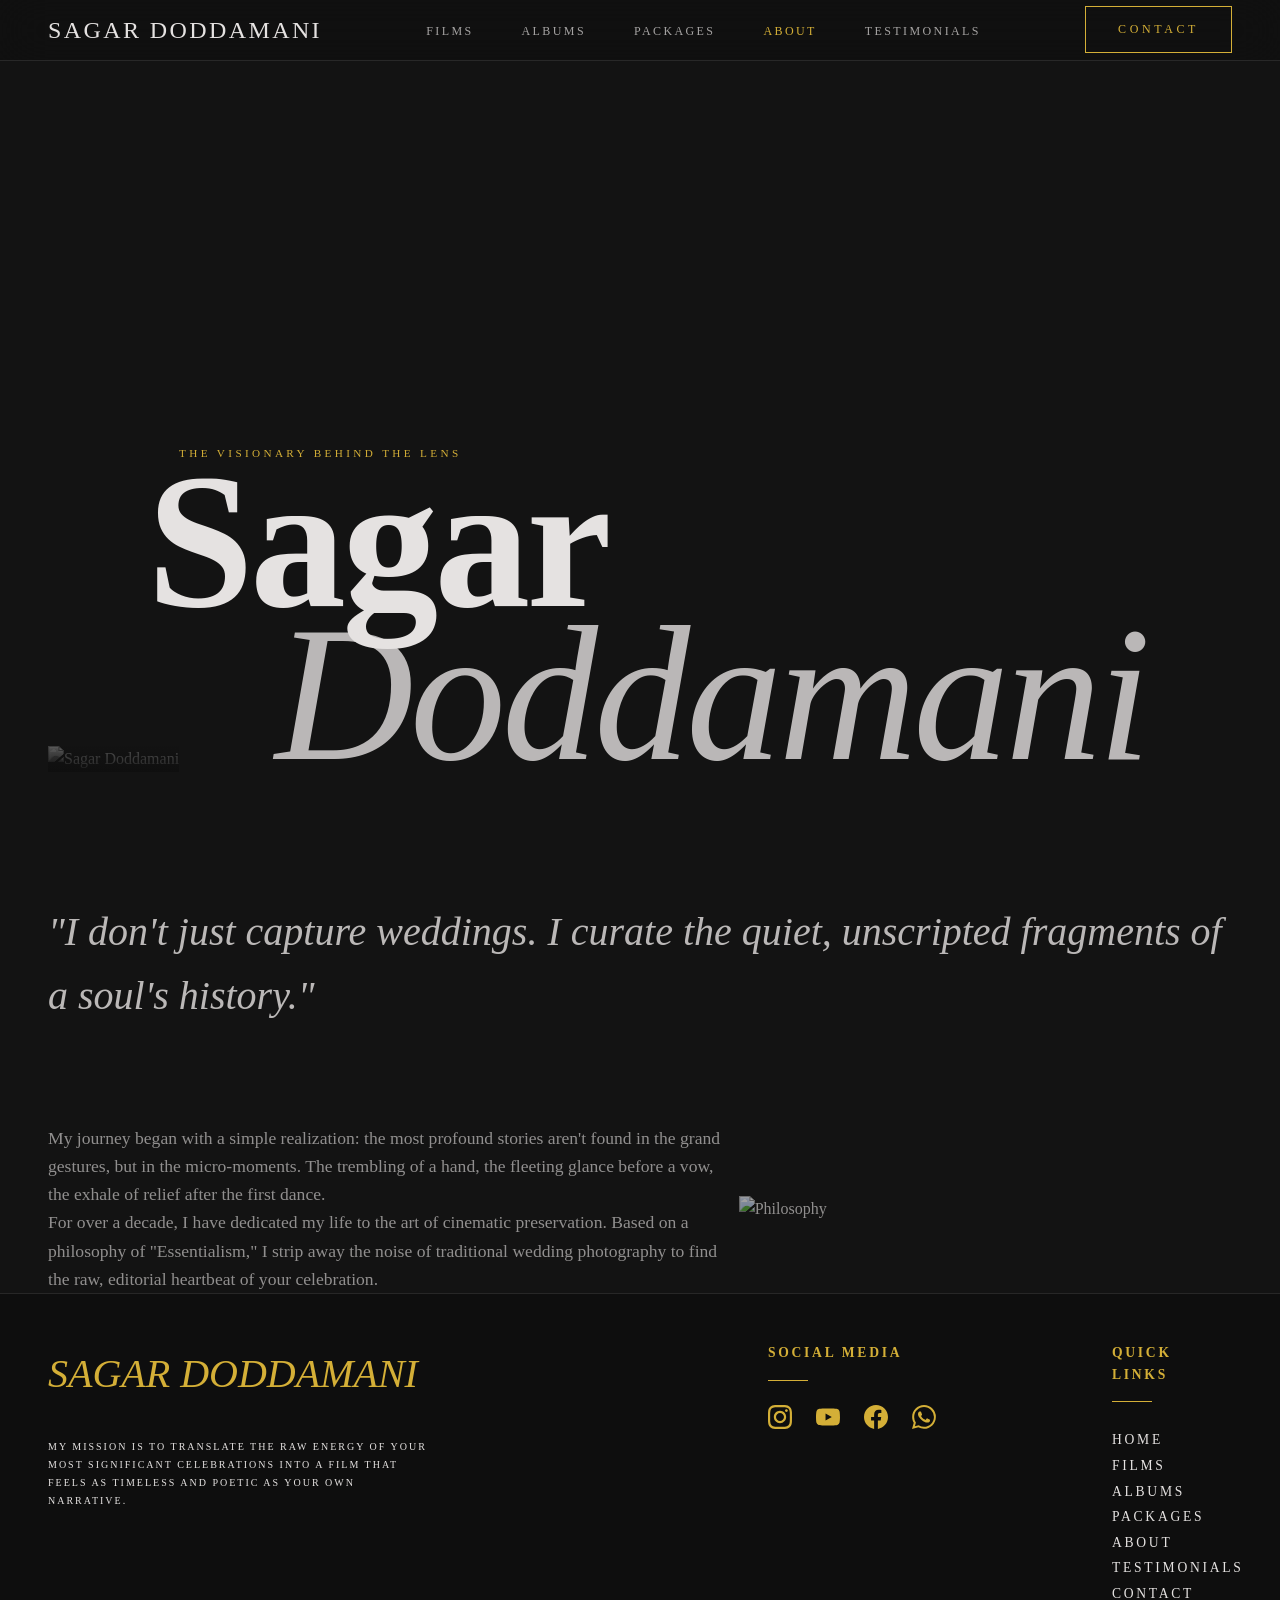
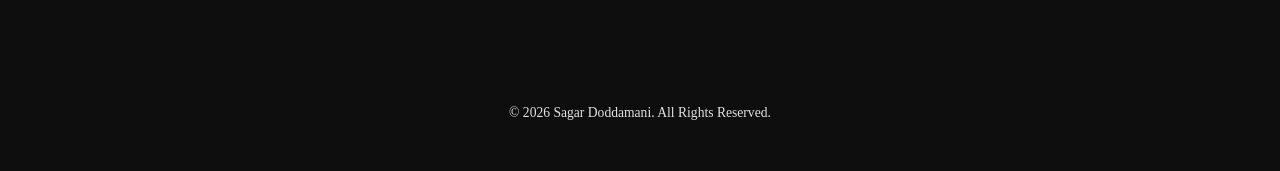
==== about.html @ e9b220a8 "feat: Add core UI components, global styling, and package assets, integrating them across multiple s" ====
<!DOCTYPE html>
<html lang="en">
<head>
    <meta charset="UTF-8">
    <meta name="viewport" content="width=device-width, initial-scale=1.0">
    <title>About | Sagar Doddamani</title>
    <link rel="preconnect" href="https://fonts.googleapis.com">
    <link rel="preconnect" href="https://fonts.gstatic.com" crossorigin>
    <link href="https://fonts.googleapis.com/css2?family=Noto+Serif:ital,wght@0,300;0,400;0,700;1,300&family=Inter:wght@200;300;400;500&family=Material+Symbols+Outlined:wght,FILL@100..700,0..1&display=swap" rel="stylesheet">
    <link href="https://fonts.googleapis.com/icon?family=Material+Icons" rel="stylesheet">
    <link rel="stylesheet" href="css/main.css">
    <link rel="stylesheet" href="css/components.css">
    <link rel="stylesheet" href="css/animations.css">
    <style>
        .about-hero {
            height: 100vh;
            position: relative;
            display: flex;
            align-items: flex-end;
            padding-bottom: 8rem;
            overflow: hidden;
        }
        .about-hero img {
            filter: grayscale(1) brightness(0.4);
            transition: var(--transition-slow);
        }
        .about-hero:hover img {
            filter: grayscale(0.5) brightness(0.5);
        }
        .about-title {
            font-size: clamp(5rem, 15vw, 12rem);
            line-height: 0.8;
            margin-left: -2rem;
        }
    </style>
</head>
<body>
    <header id="main-header">
        <div class="logo brand-headline"><a href="index.html">SAGAR DODDAMANI</a></div>
        <nav class="hidden-mobile">
            <ul>
                <li><a href="films.html">Films</a></li>
                <li><a href="album.html">Albums</a></li>
                <li><a href="packages.html">Packages</a></li>
                <li><a href="about.html" class="active">About</a></li>
                <li><a href="testimonials.html">Testimonials</a></li>
            </ul>
        </nav>
        <div class="flex items-center gap-6">
            <a href="contact.html" class="btn btn-outline hidden-mobile">Contact</a>
            <button class="mobile-menu-btn" id="menu-open">
                <span class="material-symbols-outlined">menu</span>
            </button>
        </div>
    </header>

    <!-- Mobile Nav Overlay -->
    <div class="mobile-nav-overlay" id="mobile-menu">
        <button class="close-menu-btn" id="menu-close">
            <span class="material-symbols-outlined">close</span>
        </button>
        <a href="films.html">Films</a>
        <a href="album.html">Albums</a>
        <a href="packages.html">Packages</a>
        <a href="about.html">About</a>
        <a href="testimonials.html">Testimonials</a>
        <a href="contact.html">Contact</a>
    </div>

    <main>
        <section class="about-hero px-12">
            <div class="image-container absolute inset-0 z-0">
                <img src="https://lh3.googleusercontent.com/aida-public/[base64]" alt="Sagar Doddamani" class="w-full h-full object-cover">
                <div class="cinematic-overlay"></div>
            </div>
            <div class="relative z-10">
                <span class="tracking-vogue uppercase text-xs text-primary mb-6 block stagger-in">The Visionary Behind the Lens</span>
                <h1 class="about-title font-serif tracking-tight stagger-in delay-1">
                    Sagar<br><span class="italic font-light opacity-80" style="margin-left: 8rem;">Doddamani</span>
                </h1>
            </div>
        </section>

        <section class="py-48 px-12 max-w-7xl">
            <div class="grid grid-cols-1 md:grid-cols-12 gap-24 items-center">
                <div class="md:col-span-12">
                     <p class="text-4xl md:text-5xl leading-tight opacity-80 italic mb-24 fade-in">
                        "I don't just capture weddings. I curate the quiet, unscripted fragments of a soul's history."
                    </p>
                </div>
                <div class="md:col-span-7 space-y-12 fade-in">
                    <p class="text-lg font-light leading-loose opacity-60">
                        My journey began with a simple realization: the most profound stories aren't found in the grand gestures, but in the micro-moments. The trembling of a hand, the fleeting glance before a vow, the exhale of relief after the first dance.
                    </p>
                    <p class="text-lg font-light leading-loose opacity-60">
                        For over a decade, I have dedicated my life to the art of cinematic preservation. Based on a philosophy of "Essentialism," I strip away the noise of traditional wedding photography to find the raw, editorial heartbeat of your celebration.
                    </p>
                </div>
                <div class="md:col-span-5 relative fade-in">
                    <div class="image-container aspect-[4/5] opacity-60">
                         <img src="https://lh3.googleusercontent.com/aida-public/[base64]" alt="Philosophy">
                    </div>
                </div>
            </div>
        </section>
    </main>

    <footer class="py-24 px-12 bg-surface-lowest border-t border-outline">
        <div class="max-w-7xl mx-auto">
            <div class="grid grid-cols-1 md:grid-cols-4 gap-20 lg:gap-32 mb-12 fade-in">
                <!-- Branding Column -->
                <div class="md:col-span-2">
                    <div class="brand-headline italic text-4xl mb-8 tracking-wide text-primary">SAGAR DODDAMANI</div>
                    <p class="text-[10px] leading-relaxed uppercase tracking-[0.2em] max-w-sm">
                        My mission is to translate the raw energy of your most significant celebrations into a film that
                        feels as timeless and poetic as your own narrative.
                    </p>
                </div>

                <!-- Social & Connect Column -->
                <div class="md:col-span-1 md:pl-12 lg:pl-16">
                    <h5 class="text-sm uppercase tracking-[0.2em] text-primary mb-4 font-semibold">Social
                        Media</h5>
                    <div class="w-10 h-px bg-primary mb-6"></div>
                    <div class="flex items-center gap-6">
                        <!-- Instagram -->
                        <a href="#" class="text-primary hover:opacity-80 transition-all">
                            <svg class="w-6 h-6 fill-primary" viewBox="0 0 24 24" xmlns="http://www.w3.org/2000/svg">
                                <path
                                    d="M12 2.163c3.204 0 3.584.012 4.85.07 3.252.148 4.771 1.691 4.919 4.919.058 1.265.069 1.645.069 4.849 0 3.205-.012 3.584-.069 4.849-.149 3.225-1.664 4.771-4.919 4.919-1.266.058-1.644.07-4.85.07-3.204 0-3.584-.012-4.849-.07-3.26-.149-4.771-1.699-4.919-4.92-.058-1.265-.07-1.644-.07-4.849 0-3.204.013-3.583.07-4.849.149-3.227 1.664-4.771 4.919-4.919 1.266-.057 1.645-.069 4.849-.069zm0-2.163c-3.259 0-3.667.014-4.947.072-4.358.2-6.78 2.618-6.98 6.98-.059 1.281-.073 1.689-.073 4.948 0 3.259.014 3.668.072 4.948.2 4.358 2.618 6.78 6.98 6.98 1.281.058 1.689.072 4.948.072 3.259 0 3.668-.014 4.948-.072 4.354-.2 6.782-2.618 6.979-6.98.059-1.28.073-1.689.073-4.948 0-3.259-.014-3.667-.072-4.947-.196-4.354-2.617-6.78-6.979-6.98-1.281-.059-1.69-.073-4.949-.073zm0 5.838c-3.403 0-6.162 2.759-6.162 6.162s2.759 6.163 6.162 6.163 6.162-2.759 6.162-6.163c0-3.403-2.759-6.162-6.162-6.162zm0 10.162c-2.209 0-4-1.79-4-4 0-2.209 1.791-4 4-4s4 1.791 4 4c0 2.21-1.791 4-4 4zm6.406-11.845c-.796 0-1.441.645-1.441 1.44s.645 1.44 1.441 1.44c.795 0 1.439-.645 1.439-1.44s-.644-1.44-1.439-1.44z" />
                            </svg>
                        </a>
                        <!-- YouTube -->
                        <a href="#" class="text-primary hover:opacity-80 transition-all">
                            <svg class="w-6 h-6 fill-primary" viewBox="0 0 24 24" xmlns="http://www.w3.org/2000/svg">
                                <path
                                    d="M23.498 6.186a3.016 3.016 0 0 0-2.122-2.136C19.505 3.545 12 3.545 12 3.545s-7.505 0-9.377.505A3.017 3.017 0 0 0 .502 6.186C0 8.07 0 12 0 12s0 3.93.502 5.814a3.016 3.016 0 0 0 2.122 2.136c1.871.505 9.376.505 9.376.505s7.505 0 9.377-.505a3.015 3.015 0 0 0 2.122-2.136C24 15.93 24 12 24 12s0-3.93-.502-5.814zM9.545 15.568V8.432L15.818 12l-6.273 3.568z" />
                            </svg>
                        </a>
                        <!-- Facebook -->
                        <a href="#" class="text-primary hover:opacity-80 transition-all">
                            <svg class="w-6 h-6 fill-primary" viewBox="0 0 24 24" xmlns="http://www.w3.org/2000/svg">
                                <path
                                    d="M24 12.073c0-6.627-5.373-12-12-12s-12 5.373-12 12c0 5.99 4.388 10.954 10.125 11.854v-8.385H7.078v-3.469h3.047V9.43c0-3.007 1.792-4.669 4.533-4.669 1.312 0 2.686.235 2.686.235v2.953H15.83c-1.491 0-1.956.925-1.956 1.874v2.25h3.328l-.532 3.469h-2.796v8.385C19.612 23.027 24 18.062 24 12.073z" />
                            </svg>
                        </a>
                        <!-- WhatsApp -->
                        <a href="https://wa.me/916363770057" target="_blank"
                            class="text-primary hover:opacity-80 transition-all">
                            <svg class="w-6 h-6 fill-primary" viewBox="0 0 24 24" xmlns="http://www.w3.org/2000/svg">
                                <path
                                    d="M17.472 14.382c-.297-.149-1.758-.867-2.03-.967-.273-.099-.471-.148-.67.15-.197.297-.767.966-.94 1.164-.173.199-.347.223-.644.075-.297-.15-1.255-.463-2.39-1.475-.883-.788-1.48-1.761-1.653-2.059-.173-.297-.018-.458.13-.606.134-.133.298-.347.446-.52.149-.174.198-.298.298-.497.099-.198.05-.371-.025-.52-.075-.149-.669-1.612-.916-2.207-.242-.579-.487-.5-.669-.51-.173-.008-.371-.01-.57-.01-.198 0-.52.074-.792.372-.272.297-1.04 1.016-1.04 2.479 0 1.462 1.065 2.875 1.213 3.074.149.198 2.096 3.2 5.077 4.487.709.306 1.262.489 1.694.625.712.227 1.36.195 1.871.118.571-.085 1.758-.719 2.006-1.413.248-.694.248-1.289.173-1.413-.074-.124-.272-.198-.57-.347m-5.421 7.403h-.004a9.87 9.87 0 01-5.031-1.378l-.361-.214-3.741.982.998-3.648-.235-.374a9.86 9.86 0 01-1.51-5.26c.001-5.45 4.436-9.884 9.888-9.884 2.64 0 5.122 1.03 6.988 2.898a9.825 9.825 0 012.893 6.994c-.003 5.45-4.437 9.884-9.885 9.884m8.413-18.297A11.815 11.815 0 0012.05 0C5.495 0 .16 5.335.157 11.892c0 2.096.547 4.142 1.588 5.945L0 24l6.335-1.662c1.72.94 3.659 1.437 5.63 1.438h.004c6.554 0 11.89-5.335 11.893-11.893a11.821 11.821 0 00-3.48-8.413z" />
                            </svg>
                        </a>
                    </div>
                </div>

                <!-- Quick Links Column (Moved to Right) -->
                <div class="md:col-span-1 md:pl-12 lg:pl-20">
                    <h5 class="text-sm uppercase tracking-[0.2em] text-primary mb-4 font-semibold">Quick
                        Links</h5>
                    <div class="w-10 h-px bg-primary mb-6"></div>
                    <ul class="space-y-6">
                        <li><a href="index.html"
                                class="text-sm uppercase tracking-widest transition-colors">Home</a>
                        </li>
                        <li><a href="films.html"
                                class="text-sm uppercase tracking-widest transition-colors">Films</a>
                        </li>
                        <li><a href="album.html"
                                class="text-sm uppercase tracking-widest transition-colors">Albums</a>
                        </li>
                        <li><a href="packages.html"
                                class="text-sm uppercase tracking-widest transition-colors">Packages</a>
                        </li>
                        <li><a href="about.html"
                                class="text-sm uppercase tracking-widest transition-colors">About</a>
                        </li>
                        <li><a href="testimonials.html"
                                class="text-sm uppercase tracking-widest transition-colors">Testimonials</a>
                        </li>
                        <li><a href="contact.html"
                                class="text-sm uppercase tracking-widest transition-colors">Contact</a>
                        </li>
                    </ul>
                </div>
            </div>
            <p class="pt-12 text-sm text-center font-light fade-in">
                © 2026 Sagar Doddamani. All Rights Reserved.
            </p>
        </div>
    </footer>

    <script src="js/animations.js"></script>
</body>
</html>
---- css/main.css ----
/* main.css - Global Design System for Sagar Doddamani */

/* Critical Utils */
.w-3 {
    width: 0.75rem !important;
}

.h-3 {
    height: 0.75rem !important;
}

.w-4 {
    width: 1rem !important;
}

.h-4 {
    height: 1rem !important;
}

.w-5 {
    width: 1.25rem !important;
}

.h-5 {
    height: 1.25rem !important;
}

.w-6 {
    width: 1.5rem !important;
}

.h-6 {
    height: 1.5rem !important;
}

.w-8 {
    width: 2rem !important;
}

.w-10 {
    width: 2.5rem !important;
    /* Lightly increased width as requested */
}

.h-px {
    height: 1px !important;
}

.mb-6 {
    margin-bottom: 1.5rem !important;
}

.bg-primary {
    background-color: var(--color-primary) !important;
}

.bg-surface-lowest {
    background-color: var(--color-surface-lowest) !important;
}

.border-outline {
    border-color: var(--color-outline) !important;
}

.text-\[9px\] {
    font-size: 9px !important;
}

.text-\[10px\] {
    font-size: 10px !important;
}

.text-\[11px\] {
    font-size: 11px !important;
}

.tracking-\[0\.1em\] {
    letter-spacing: 0.1em !important;
}

.tracking-\[0\.2em\] {
    letter-spacing: 0.2em !important;
}

.tracking-\[0\.4em\] {
    letter-spacing: 0.4em !important;
}

.tracking-\[0\.7em\] {
    letter-spacing: 0.7em !important;
}

.tracking-widest {
    letter-spacing: 0.2em !important;
}

.opacity-30 {
    opacity: 0.3 !important;
}

.opacity-40 {
    opacity: 0.4 !important;
}

.opacity-50 {
    opacity: 0.5 !important;
}

.opacity-60 {
    opacity: 0.6 !important;
}

.opacity-80 {
    opacity: 0.8 !important;
}

.leading-relaxed {
    line-height: 1.8 !important;
}

.max-w-sm {
    max-width: 24rem !important;
}

.pt-36 {
    padding-top: 9rem !important;
}

.mb-3 {
    margin-bottom: 0.75rem !important;
}

.gap-20 {
    gap: 5rem !important;
}

@media (min-width: 1024px) {
    .lg\:gap-32 {
        gap: 8rem !important;
    }

    .lg\:pl-16 {
        padding-left: 4rem !important;
    }

    .lg\:pl-20 {
        padding-left: 5rem !important;
    }
}

:root {
    /* Color Palette (Based on Stitch Noir Design) */
    --color-bg: #131313;
    --color-surface: #1A1A1A;
    --color-surface-container: #201F1F;
    --color-surface-high: #2A2A2A;
    --color-surface-lowest: #0E0E0E;
    --color-on-surface: #E5E2E1;
    --color-on-surface-variant: #A0A0A0;
    --color-primary: #D4AF37;
    /* Metallic Gold */
    --color-on-primary: #000000;
    --color-outline: rgba(255, 255, 255, 0.1);

    /* Typography Tokens */
    --font-headline: 'Cormorant Garamond', serif;
    --font-subheading: 'Cormorant Garamond', serif;
    --font-body: 'Cormorant Garamond', serif;
    --font-brand-headline: 'Cormorant Garamond', serif;
    --font-brand-tagline: 'Poppins', sans-serif;

    /* Spacing & Transitions */
    --transition-slow: 0.7s cubic-bezier(0.4, 0, 0.2, 1);
    --transition-medium: 0.4s ease;
}

* {
    margin: 0;
    padding: 0;
    box-sizing: border-box;
}

body {
    background-color: var(--color-bg);
    color: var(--color-on-surface);
    font-family: var(--font-body);
    line-height: 1.6;
    overflow-x: hidden;
    -webkit-font-smoothing: antialiased;
    -moz-osx-font-smoothing: grayscale;
}

h1,
h2,
h3,
h4,
.font-serif {
    font-family: var(--font-headline);
}

.brand-headline {
    font-family: var(--font-brand-headline) !important;
    font-weight: 500;
}

.brand-tagline {
    font-family: var(--font-brand-tagline) !important;
    font-weight: 300;
}

a {
    color: inherit;
    text-decoration: none;
    transition: var(--transition-medium);
}

ul {
    list-style: none;
}

/* Base Utilities */
.tracking-vogue {
    letter-spacing: 0.3em;
}

.tracking-vogue-lg {
    letter-spacing: 0.5em;
}

.tracking-\[0\.3em\] {
    letter-spacing: 0.3em;
}

.tracking-\[0\.4em\] {
    letter-spacing: 0.4em;
}

.tracking-\[0\.5em\] {
    letter-spacing: 0.5em;
}

.tracking-tight {
    letter-spacing: -0.02em;
}

.uppercase {
    text-transform: uppercase;
}

.italic {
    font-style: italic;
}

.font-light {
    font-weight: 300;
}

.font-normal {
    font-weight: 400;
}

.font-medium {
    font-weight: 500;
}

.font-semibold {
    font-weight: 600 !important;
}

.font-bold {
    font-weight: 700 !important;
}

.text-primary {
    color: var(--color-primary);
}

.text-xs {
    font-size: 0.7rem;
}

.text-sm {
    font-size: 0.85rem;
}

.text-lg {
    font-size: 1.1rem;
}

.text-xl {
    font-size: 1.25rem;
}

.text-2xl {
    font-size: 1.5rem;
}

.text-3xl {
    font-size: 2rem;
}

.text-4xl {
    font-size: 2.5rem;
}

.text-5xl {
    font-size: 3.5rem;
}

.text-6xl {
    font-size: 4.5rem;
}

.text-7xl {
    font-size: 6rem;
}

.text-center {
    text-align: center;
}

.text-right {
    text-align: right;
}

.max-w-7xl {
    max-width: 1280px;
    margin: 0 auto;
}

.max-w-2xl {
    max-width: 42rem;
}

.px-12 {
    padding-left: 3rem;
    padding-right: 3rem;
}

.pl-12 {
    padding-left: 3rem;
}

.py-24 {
    padding-top: 3rem;
    padding-bottom: 3rem;
}

.py-32 {
    padding-top: 4rem;
    padding-bottom: 4rem;
}
.py-16 {
    padding-top: 2rem !important;
    padding-bottom: 2rem !important;
}

.section-divider-gold {
    max-width: 400px;
    width: 80%;
    height: 1px;
    background: linear-gradient(90deg, transparent, var(--color-primary), transparent);
    margin: 2rem auto;
    opacity: 0.4;
}

/* Margin & Padding Utilities */
.mt-4 {
    margin-top: 1rem;
}

.mt-8 {
    margin-top: 2rem;
}

.mt-12 {
    margin-top: 3rem;
}

.mt-16 {
    margin-top: 4rem;
}

.mt-20 {
    margin-top: 5rem;
}

.mt-24 {
    margin-top: 6rem;
}

.mt-28 {
    margin-top: 7rem;
}

.mt-32 {
    margin-top: 8rem;
}

.mb-4 {
    margin-bottom: 1rem;
}

.mb-8 {
    margin-bottom: 2rem;
}

.mb-12 {
    margin-bottom: 3rem;
}

.mb-16 {
    margin-bottom: 4rem;
}

.mb-20 {
    margin-bottom: 5rem;
}

.mb-24 {
    margin-bottom: 6rem;
}

.mb-28 {
    margin-bottom: 7rem;
}

.mb-32 {
    margin-bottom: 8rem;
}

.pt-12 {
    padding-top: 3rem;
}

.pt-16 {
    padding-top: 4rem;
}

.pt-32 {
    padding-top: 8rem;
}

.pb-12 {
    padding-bottom: 3rem;
}

.pb-32 {
    padding-bottom: 8rem;
}

.px-16 {
    padding-left: 4rem;
    padding-right: 4rem;
}

.py-5 {
    padding-top: 1.25rem;
    padding-bottom: 1.25rem;
}

/* Icon Alignment */
.material-icons {
    vertical-align: middle;
    display: inline-flex;
    align-items: center;
    justify-content: center;
}

.border-t {
    border-top-width: 1px;
    border-top-style: solid;
}

.border-white\/5 {
    border-color: rgba(255, 255, 255, 0.05);
}

.fill-current {
    fill: currentColor !important;
}

.fill-primary {
    fill: var(--color-primary) !important;
}

/* Layout Utilities */
.flex {
    display: flex;
}

.flex-col {
    flex-direction: column;
}

.items-center {
    align-items: center;
}

.justify-center {
    justify-content: center;
}

.justify-between {
    justify-content: space-between;
}

.gap-4 {
    gap: 1rem;
}

.gap-6 {
    gap: 1.5rem;
}

.gap-8 {
    gap: 2rem;
}

.gap-12 {
    gap: 3rem;
}

.gap-x-12 {
    column-gap: 3rem;
}

.gap-y-6 {
    row-gap: 1.5rem;
}

.w-full {
    width: 100%;
}

.h-full {
    height: 100%;
}

.min-h-full {
    min-height: 100%;
}

.absolute {
    position: absolute;
}

.relative {
    position: relative;
}

.inset-0 {
    inset: 0;
}

.z-0 {
    z-index: 0;
}

.z-10 {
    z-index: 10;
}

.hidden-mobile {
    display: block;
}

/* Grid Utilities */
.grid {
    display: grid;
}

.grid-cols-1 {
    grid-template-columns: repeat(1, minmax(0, 1fr));
}

.grid-cols-2 {
    grid-template-columns: repeat(2, minmax(0, 1fr));
}

.grid-cols-3 {
    grid-template-columns: repeat(3, minmax(0, 1fr));
}

.grid-cols-4 {
    grid-template-columns: repeat(4, minmax(0, 1fr));
}

.gap-x-12 {
    column-gap: 3rem;
}

.gap-y-24 {
    row-gap: 6rem;
}

@media (min-width: 768px) {
    .md\:grid-cols-2 {
        grid-template-columns: repeat(2, minmax(0, 1fr));
    }

    .md\:grid-cols-3 {
        grid-template-columns: repeat(3, minmax(0, 1fr));
    }

    .md\:grid-cols-4 {
        grid-template-columns: repeat(4, minmax(0, 1fr));
    }

    .md\:grid-cols-12 {
        grid-template-columns: repeat(12, minmax(0, 1fr));
    }

    .md\:col-span-2 {
        grid-column: span 2 / span 2;
    }

    .md\:col-span-5 {
        grid-column: span 5 / span 5;
    }

    .md\:col-span-7 {
        grid-column: span 7 / span 7;
    }

    .md\:col-span-12 {
        grid-column: span 12 / span 12;
    }
}

/* Aspect Ratios */
.aspect-video,
.aspect-\[16\/9\] {
    aspect-ratio: 16 / 9;
}

.aspect-square {
    aspect-ratio: 1 / 1;
}

.aspect-portrait {
    aspect-ratio: 4 / 5;
}

/* Responsive adjustments */
@media (min-width: 1024px) {
    .lg\:pl-20 {
        padding-left: 5rem;
    }

    .lg\:pl-24 {
        padding-left: 6rem;
    }

    .lg\:text-6xl {
        font-size: 3.5rem !important;
    }

    .lg\:text-7xl {
        font-size: 4.5rem !important;
    }
}

@media (max-width: 1024px) {
    :root {
        --font-size-hero: 4rem;
    }

    .hidden-mobile {
        display: none !important;
    }
}

@media (max-width: 768px) {
    .px-12 {
        padding-left: 1.5rem;
        padding-right: 1.5rem;
    }

    .py-24 {
        padding-top: 4rem;
        padding-bottom: 4rem;
    }

    h1 {
        font-size: 3rem !important;
        line-height: 1.1 !important;
    }

    .text-6xl {
        font-size: 2.8rem !important;
    }

    .hero-content h1 {
        font-size: 3.5rem !important;
    }

    .logo {
        font-size: 1.2rem !important;
        width: min-content;
    }
}

::selection {
    background-color: var(--color-primary);
    color: var(--color-on-primary);
}

/* Animations */
.fade-in {
    animation: fadeIn 1.2s cubic-bezier(0.4, 0, 0.2, 1) forwards;
}

.stagger-in {
    opacity: 0;
    transform: translateY(30px);
    animation: staggerIn 1s cubic-bezier(0.4, 0, 0.2, 1) forwards;
}

.delay-1 {
    animation-delay: 0.2s;
}

.delay-2 {
    animation-delay: 0.4s;
}

.delay-3 {
    animation-delay: 0.6s;
}

@keyframes fadeIn {
    from {
        opacity: 0;
        transform: translateY(20px);
    }

    to {
        opacity: 1;
        transform: translateY(0);
    }
}

@keyframes staggerIn {
    from {
        opacity: 0;
        transform: translateY(30px);
    }

    to {
        opacity: 1;
        transform: translateY(0);
    }
}

.hero-zoom {
    animation: slowZoom 20s linear infinite alternate;
}

@keyframes slowZoom {
    from {
        transform: scale(1);
    }

    to {
        transform: scale(1.1);
    }
}
---- css/components.css ----
/* components.css - UI Components for Sagar Doddamani */

/* Header & Navigation */
header {
    position: fixed;
    top: 0;
    left: 0;
    width: 100%;
    z-index: 1000;
    padding: 0.4rem 3rem; /* More compact height for desktops */
    display: flex;
    justify-content: space-between;
    align-items: center;
    background: rgba(10, 10, 10, 0.3);
    backdrop-filter: blur(25px) saturate(180%);
    -webkit-backdrop-filter: blur(25px) saturate(180%);
    border-bottom: 1px solid rgba(255, 255, 255, 0.1);
    transition: all 0.5s cubic-bezier(0.4, 0, 0.2, 1);
}

header.scrolled {
    padding: 0.3rem 3rem; /* Minimum height when scrolling */
    background: rgba(10, 10, 10, 0.6);
    border-bottom-color: rgba(255, 255, 255, 0.15);
    box-shadow: 0 4px 30px rgba(0, 0, 0, 0.1);
}

.logo {
    font-size: 1.5rem;
    font-weight: 400;
    letter-spacing: 0.1em;
    color: var(--color-on-surface);
    text-transform: uppercase;
    white-space: nowrap; /* Keep on one row */
}

@media (max-width: 480px) {
    .logo {
        font-size: 1.1rem; /* Smaller font on very narrow screens */
        letter-spacing: 0.05em;
    }
}

nav ul {
    display: flex;
    gap: 3rem;
}

@media (max-width: 1024px) {
    header { padding: 1rem 1.5rem; }
    header.scrolled { padding: 0.7rem 1.5rem; }
    nav { display: none; }
    .mobile-menu-btn { display: block !important; }
}

.mobile-menu-btn {
    display: none;
    background: none;
    border: none;
    color: var(--color-on-surface);
    cursor: pointer;
    font-size: 1.5rem;
}

.mobile-nav-overlay {
    position: fixed;
    inset: 0;
    background: var(--color-bg);
    z-index: 2000;
    display: flex;
    flex-direction: column;
    justify-content: center;
    align-items: center;
    gap: 3rem;
    opacity: 0;
    visibility: hidden;
    transition: var(--transition-medium);
}

.mobile-nav-overlay.active {
    opacity: 1;
    visibility: visible;
}

.mobile-nav-overlay a {
    font-size: 1.5rem;
    letter-spacing: 0.3em;
    text-transform: uppercase;
    font-family: var(--font-headline);
}

.close-menu-btn {
    position: absolute;
    top: 2rem;
    right: 1.5rem;
    background: none;
    border: none;
    color: var(--color-on-surface);
    font-size: 2rem;
    cursor: pointer;
}

nav a {
    font-size: 0.75rem;
    font-weight: 300;
    letter-spacing: 0.2em;
    text-transform: uppercase;
    color: var(--color-on-surface);
    opacity: 0.7;
}

nav a:hover, nav a.active {
    opacity: 1;
    color: var(--color-primary);
}

/* Buttons */
.btn {
    padding: 0.8rem 2rem;
    font-size: 0.75rem;
    letter-spacing: 0.3em;
    text-transform: uppercase;
    cursor: pointer;
    transition: var(--transition-medium);
    border: 1px solid transparent;
}

.btn-primary {
    border: 1px solid var(--color-primary);
    color: var(--color-primary);
    background: transparent;
    font-weight: 500;
}

.btn-primary:hover {
    background-color: var(--color-primary);
    color: var(--color-on-primary);
    transform: translateY(-2px);
}

.btn-outline {
    border: 1px solid var(--color-primary);
    color: var(--color-primary);
    background: transparent;
}

.btn-outline:hover {
    background-color: var(--color-primary);
    color: var(--color-on-primary);
    transform: translateY(-2px);
}

/* Cards */
.glass-card {
    background: rgba(255, 255, 255, 0.03);
    backdrop-filter: blur(15px);
    border: 1px solid rgba(255, 255, 255, 0.05);
    padding: 3rem;
    transition: var(--transition-medium);
}

.glass-card:hover {
    background: rgba(255, 255, 255, 0.05);
    border-color: var(--color-primary);
}

/* Image Containers */
.image-container {
    overflow: hidden;
    position: relative;
}

.image-container img {
    width: 100%;
    height: 100%;
    object-fit: cover;
    transition: transform 1.2s cubic-bezier(0.4, 0, 0.2, 1), filter 0.8s ease;
}

.work-item:hover .image-container img {
    transform: scale(1.08) rotate(1deg);
    filter: brightness(0.7) saturate(1.2);
}

.cinematic-overlay-play {
    position: absolute;
    inset: 0;
    display: flex;
    align-items: center;
    justify-content: center;
    background: rgba(212, 175, 55, 0.1);
    opacity: 0;
    transition: all 0.6s ease;
    pointer-events: none;
    z-index: 5;
}

.work-item:hover .cinematic-overlay-play {
    opacity: 1;
    background: rgba(0, 0, 0, 0.4);
}

.cinematic-overlay {
    position: absolute;
    inset: 0;
    background: linear-gradient(to bottom, rgba(14,14,14,0.1) 0%, rgba(14,14,14,0.8) 100%);
    pointer-events: none;
}

/* Forms */
/* Collection Cards */
.collection-card {
    background: rgba(10, 10, 10, 0.4);
    border: 1px solid rgba(255, 255, 255, 0.03);
    padding: 5rem 3rem;
    text-align: center;
    transition: all 0.7s cubic-bezier(0.4, 0, 0.2, 1);
    display: flex;
    flex-direction: column;
    height: 100%;
    position: relative;
    backdrop-filter: blur(10px);
}

.collection-card:hover {
    transform: translateY(-20px);
    background: rgba(20, 20, 20, 0.6);
    border-color: rgba(212, 175, 55, 0.4);
    box-shadow: 0 40px 100px -20px rgba(0, 0, 0, 0.9), 
                0 0 40px -10px rgba(212, 175, 55, 0.1);
}

.collection-card.featured {
    border-color: rgba(212, 175, 55, 0.15);
    background: rgba(255, 255, 255, 0.03);
}

.featured-badge {
    position: absolute;
    top: 0;
    left: 50%;
    transform: translate(-50%, -50%);
    background: var(--color-primary);
    color: black;
    padding: 0.3rem 1.2rem;
    font-size: 0.55rem;
    letter-spacing: 0.2em;
    text-transform: uppercase;
    font-weight: 700;
    box-shadow: 0 10px 20px rgba(212, 175, 55, 0.2);
    transition: all 0.5s ease;
}

.collection-card:hover .featured-badge {
    transform: translate(-50%, -80%);
    box-shadow: 0 20px 40px rgba(212, 175, 55, 0.4);
}

.collection-card h4 {
    font-size: 2rem;
    margin-bottom: 2rem;
    font-weight: 400;
}

.collection-card .label {
    font-size: 0.65rem;
    letter-spacing: 0.2em;
    text-transform: uppercase;
    opacity: 0.6;
    margin-bottom: 1rem;
}

.collection-card .description {
    font-size: 0.9rem;
    opacity: 0.9;
    margin-bottom: 3rem;
    line-height: 1.8;
}

.collection-card .features {
    padding: 0;
    margin: 0 0 4rem 0;
    font-size: 0.95rem;
    opacity: 0.9;
}

.collection-card .features li {
    margin-bottom: 0.75rem;
    position: relative;
    padding-left: 0;
}

.package-price {
    color: var(--color-primary) !important;
    font-weight: 700 !important;
    margin-top: 2rem !important;
    font-size: 1.8rem !important;
    list-style: none !important;
    letter-spacing: 0.05em !important;
}

.collection-card .btn-text {
    font-family: var(--font-headline);
    font-style: italic;
    font-size: 1.2rem;
    color: var(--color-on-surface);
    margin-top: auto;
    opacity: 0.8;
}

.collection-card .btn-text:hover {
    color: var(--color-primary);
    opacity: 1;
}

/* Bento Grid Staggered */
.bento-staggered {
    display: grid;
    grid-template-columns: repeat(12, 1fr);
    gap: 4rem;
}

.bento-staggered > div:nth-child(2) {
    margin-top: 8rem;
}

.bento-staggered > div:nth-child(4) {
    margin-top: -8rem;
}

@media (max-width: 768px) {
    .bento-staggered {
        grid-template-columns: 1fr;
        gap: 4rem;
    }
    .bento-staggered > div:nth-child(n) {
        margin-top: 0 !important;
    }
}

.hero-actions {
    margin-top: 4.5rem;
    position: relative;
    z-index: 10;
    text-align: center;
}
/* Responsive Packages Row for Mobile */
@media (max-width: 768px) {
    .packages-row-mobile {
        grid-template-columns: 1fr !important;
        gap: 2rem !important;
    }

    .packages-row-mobile .collection-card,
    .packages-row-mobile .package-card {
        padding: 3rem 1.5rem !important;
        text-align: center !important;
        border: 1px solid rgba(255, 255, 255, 0.1) !important;
        background: rgba(255, 255, 255, 0.02) !important;
    }

    .packages-row-mobile .collection-card.featured {
        border-color: rgba(212, 175, 55, 0.3) !important;
        background: rgba(212, 175, 55, 0.03) !important;
    }

    .packages-row-mobile .collection-card h4,
    .packages-row-mobile .package-card h2 {
        font-size: 1.8rem !important;
        margin-bottom: 1rem !important;
    }

    .packages-row-mobile .collection-card .description,
    .packages-row-mobile .package-card p {
        font-size: 0.9rem !important;
        line-height: 1.6 !important;
        margin-bottom: 2rem !important;
    }

    .packages-row-mobile .collection-card .features,
    .packages-row-mobile .package-card ul {
        font-size: 0.85rem !important;
        margin-bottom: 2rem !important;
    }

    .packages-row-mobile .collection-card .btn,
    .packages-row-mobile .package-card .btn {
        width: 100% !important;
        padding: 1rem !important;
        font-size: 0.75rem !important;
    }

    .packages-row-mobile .package-price {
        font-size: 1.5rem !important;
        margin-top: 1.5rem !important;
    }

    .featured-badge {
        font-size: 0.6rem !important;
        padding: 0.4rem 1rem !important;
        top: 0 !important;
    }
}

/* Targeted padding reduction for mobile packages section */
@media (max-width: 768px) {
    .pkg-section {
        padding-left: 0.5rem !important;
        padding-right: 0.5rem !important;
        padding-top: 2rem !important;
        padding-bottom: 2rem !important;
    }
    .pkg-section h2 {
        margin-bottom: 1.5rem !important;
        font-size: 2.5rem !important;
    }
}

/* Utility for fitting and filling images */
.object-contain {
    object-fit: contain !important;
}

.object-cover {
    object-fit: cover !important;
}

/* Lightbox Gallery */
.lightbox {
    position: fixed;
    top: 0;
    left: 0;
    width: 100%;
    height: 100%;
    background: rgba(5, 5, 5, 0.98);
    backdrop-filter: blur(20px);
    z-index: 2000;
    display: none;
    opacity: 0;
    transition: opacity 0.5s ease;
    justify-content: center;
    align-items: center;
}

.lightbox.active {
    display: flex;
    opacity: 1;
}

.lightbox-content {
    position: relative;
    max-width: 90%;
    max-height: 80vh;
    display: flex;
    flex-direction: column;
    align-items: center;
}

.lightbox-content img {
    max-width: 100%;
    max-height: 100%;
    object-fit: contain;
    box-shadow: 0 30px 60px rgba(0, 0, 0, 0.5);
    transform: scale(0.95);
    transition: transform 0.6s cubic-bezier(0.2, 1, 0.3, 1);
}

.lightbox.active .lightbox-content img {
    transform: scale(1);
}

.lightbox-caption {
    margin-top: 2rem;
    text-align: center;
    color: var(--color-on-surface);
}

.lightbox-close,
.lightbox-prev,
.lightbox-next {
    position: absolute;
    background: none;
    border: none;
    color: white;
    cursor: pointer;
    transition: all 0.3s ease;
    z-index: 2010;
}

.lightbox-close {
    top: 2rem;
    right: 2rem;
}

.lightbox-close .material-symbols-outlined {
    font-size: 2.5rem;
    font-weight: 200;
}

.lightbox-prev {
    left: 2rem;
    top: 50%;
    transform: translateY(-50%);
}

.lightbox-next {
    right: 2rem;
    top: 50%;
    transform: translateY(-50%);
}

.lightbox-prev .material-symbols-outlined,
.lightbox-next .material-symbols-outlined {
    font-size: 3rem;
    font-weight: 100;
    opacity: 0.3;
}

.lightbox-prev:hover .material-symbols-outlined,
.lightbox-next:hover .material-symbols-outlined {
    opacity: 1;
    transform: scale(1.1);
}

.lightbox-close:hover {
    transform: rotate(90deg);
}
---- css/animations.css ----
/* animations.css - Scroll & Interaction Animations */

.fade-in {
    opacity: 0;
    transform: translateY(20px);
    transition: opacity 1.2s ease, transform 1.2s ease;
}

.fade-in.visible {
    opacity: 1;
    transform: translateY(0);
}

.hero-zoom {
    animation: subtle-zoom 20s infinite alternate;
}

@keyframes subtle-zoom {
    from { transform: scale(1); }
    to { transform: scale(1.1); }
}

.stagger-in {
    opacity: 0;
    transform: translateY(30px);
    animation: fadeIn 1.2s cubic-bezier(0.4, 0, 0.2, 1) forwards;
}

@keyframes fadeIn {
    to { opacity: 1; transform: translateY(0); }
}

/* Delay classes */
.delay-1 { animation-delay: 0.1s; }
.delay-2 { animation-delay: 0.2s; }
.delay-3 { animation-delay: 0.3s; }
.delay-4 { animation-delay: 0.4s; }

/* Custom Cursor Animation */
.custom-cursor {
    width: 40px;
    height: 40px;
    border: 1px solid var(--color-primary);
    border-radius: 50%;
    position: fixed;
    pointer-events: none;
    z-index: 10000;
    transition: transform 0.15s ease-out;
}

.custom-cursor.active {
    background-color: var(--color-primary);
    transform: scale(0.5);
}
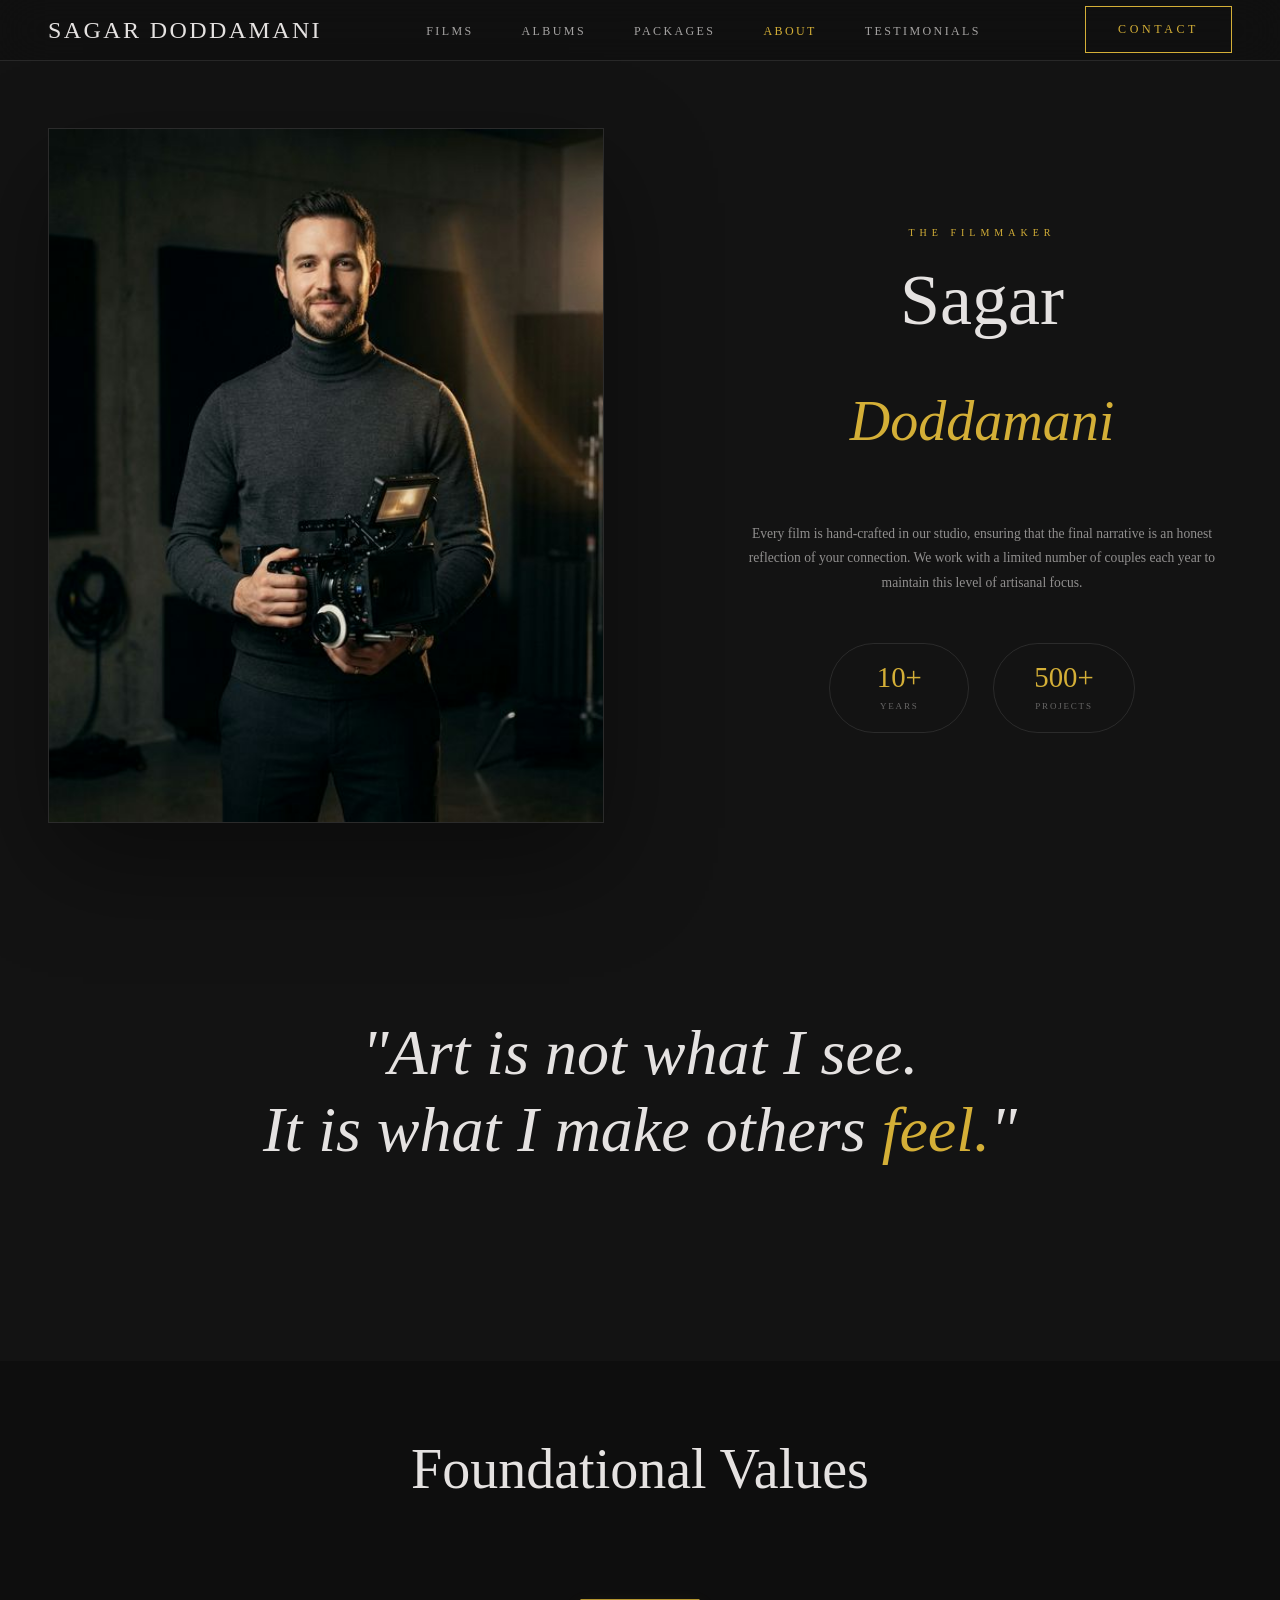
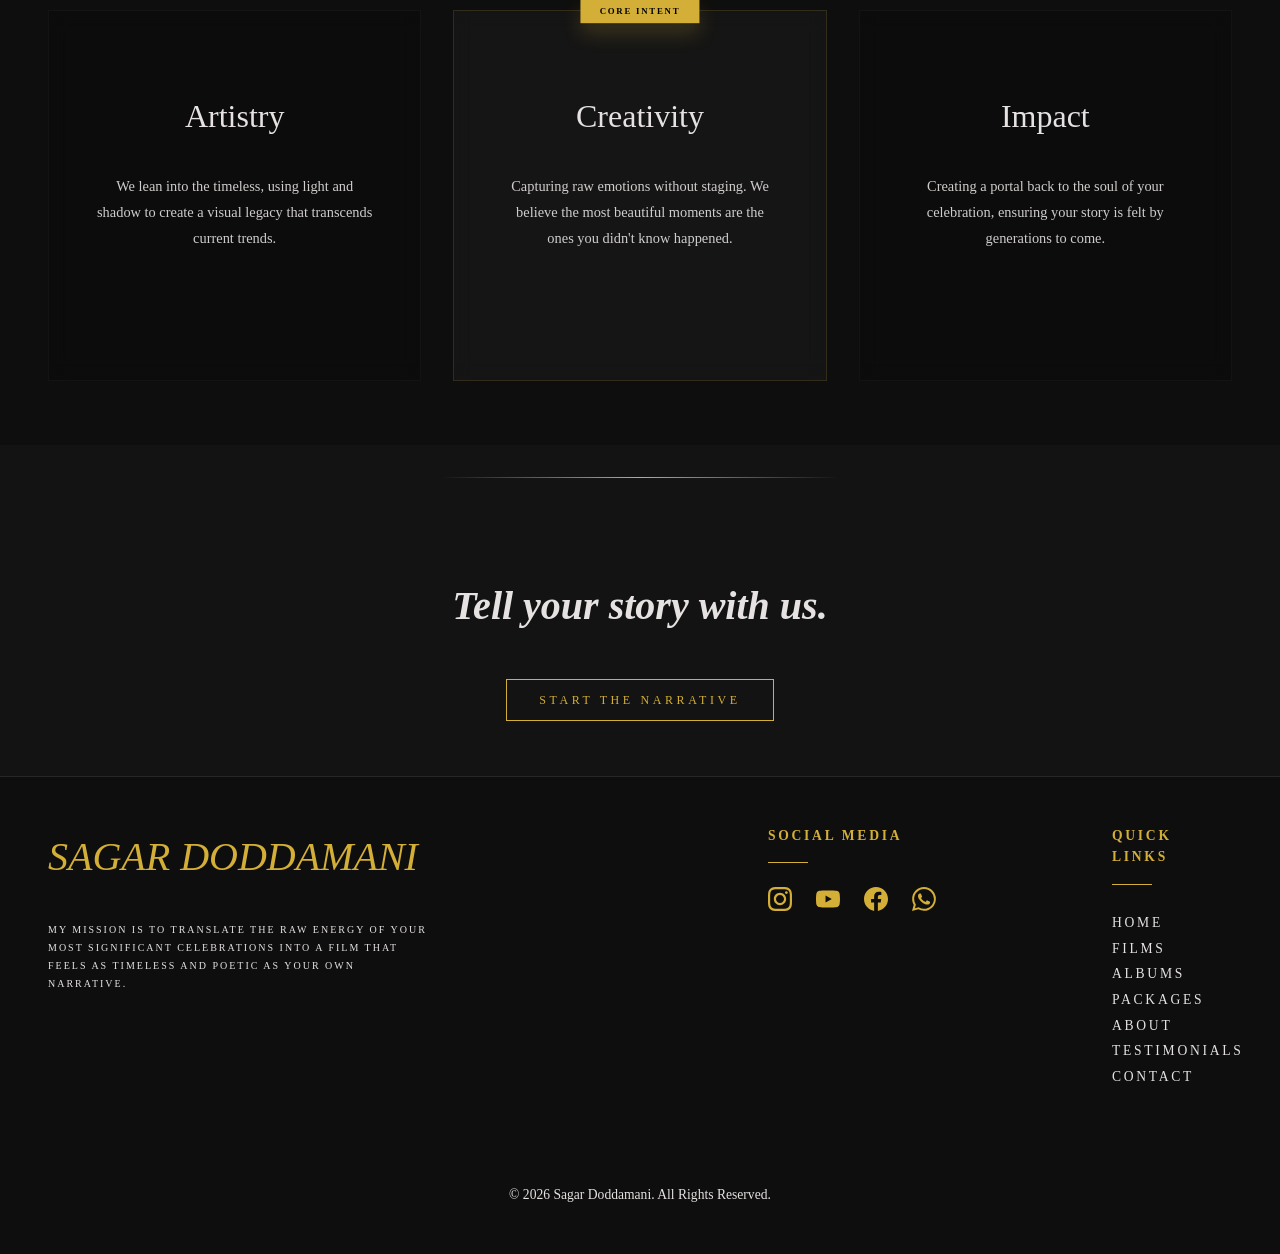
==== commit 44f5df21: "feat: Redesign About page with new content and images, update homepage philosophy, and add new compo" ====
--- a/about.html
+++ b/about.html
@@ -1,39 +1,99 @@
 <!DOCTYPE html>
 <html lang="en">
+
 <head>
     <meta charset="UTF-8">
     <meta name="viewport" content="width=device-width, initial-scale=1.0">
     <title>About | Sagar Doddamani</title>
     <link rel="preconnect" href="https://fonts.googleapis.com">
     <link rel="preconnect" href="https://fonts.gstatic.com" crossorigin>
-    <link href="https://fonts.googleapis.com/css2?family=Noto+Serif:ital,wght@0,300;0,400;0,700;1,300&family=Inter:wght@200;300;400;500&family=Material+Symbols+Outlined:wght,FILL@100..700,0..1&display=swap" rel="stylesheet">
+    <link
+        href="https://fonts.googleapis.com/css2?family=Noto+Serif:ital,wght@0,300;0,400;0,700;1,300&family=Inter:wght@200;300;400;500&family=Material+Symbols+Outlined:wght,FILL@100..700,0..1&display=swap"
+        rel="stylesheet">
     <link href="https://fonts.googleapis.com/icon?family=Material+Icons" rel="stylesheet">
     <link rel="stylesheet" href="css/main.css">
     <link rel="stylesheet" href="css/components.css">
     <link rel="stylesheet" href="css/animations.css">
     <style>
-        .about-hero {
-            height: 100vh;
-            position: relative;
+        .split-hero {
+            min-height: 100vh;
+        }
+
+        .hero-text {
+            font-size: clamp(3rem, 10vw, 8rem);
+            line-height: 0.9;
+            letter-spacing: -0.04em;
+        }
+
+        .manifesto-section {
+            padding: 0 5% 8rem;
+            text-align: center;
+            max-width: 1400px;
+            margin: 0 auto;
+        }
+
+        .manifesto-quote {
+            font-size: clamp(2rem, 5vw, 4rem);
+            line-height: 1.2;
+            font-weight: 300;
+            color: var(--color-text-primary);
+            margin-bottom: 4rem;
+        }
+
+        .staggered-bio {
+            padding-bottom: 12rem;
+        }
+
+        .bio-item {
             display: flex;
-            align-items: flex-end;
-            padding-bottom: 8rem;
+            align-items: center;
+            gap: 8rem;
+            margin-bottom: 12rem;
+        }
+
+        .bio-item:nth-child(even) {
+            flex-direction: row-reverse;
+        }
+
+        .bio-image {
+            width: 50%;
+            aspect-ratio: 4/5;
             overflow: hidden;
-        }
-        .about-hero img {
-            filter: grayscale(1) brightness(0.4);
-            transition: var(--transition-slow);
-        }
-        .about-hero:hover img {
-            filter: grayscale(0.5) brightness(0.5);
-        }
-        .about-title {
-            font-size: clamp(5rem, 15vw, 12rem);
-            line-height: 0.8;
-            margin-left: -2rem;
+            border: 1px solid var(--color-outline);
+            background: var(--color-surface-low);
+            box-shadow: 0 40px 100px rgba(0, 0, 0, 0.4);
+        }
+
+        .bio-content {
+            width: 50%;
+            max-width: 500px;
+        }
+
+        @media (max-width: 768px) {
+            .split-hero {
+                min-height: auto;
+            }
+
+            .bio-item,
+            .bio-item:nth-child(even) {
+                flex-direction: column;
+                gap: 4rem;
+                margin-bottom: 8rem;
+            }
+
+            .bio-image,
+            .bio-content {
+                width: 100%;
+                max-width: none;
+            }
+
+            .manifesto-section {
+                padding: 6rem 5%;
+            }
         }
     </style>
 </head>
+
 <body>
     <header id="main-header">
         <div class="logo brand-headline"><a href="index.html">SAGAR DODDAMANI</a></div>
@@ -66,42 +126,80 @@
         <a href="testimonials.html">Testimonials</a>
         <a href="contact.html">Contact</a>
     </div>
-
-    <main>
-        <section class="about-hero px-12">
-            <div class="image-container absolute inset-0 z-0">
-                <img src="https://lh3.googleusercontent.com/aida-public/[base64]" alt="Sagar Doddamani" class="w-full h-full object-cover">
-                <div class="cinematic-overlay"></div>
-            </div>
-            <div class="relative z-10">
-                <span class="tracking-vogue uppercase text-xs text-primary mb-6 block stagger-in">The Visionary Behind the Lens</span>
-                <h1 class="about-title font-serif tracking-tight stagger-in delay-1">
-                    Sagar<br><span class="italic font-light opacity-80" style="margin-left: 8rem;">Doddamani</span>
-                </h1>
+    <main class="pt-32">
+        <div class="px-12 max-w-7xl mx-auto">
+            <!-- Narrative 01: Filmmaker -->
+            <div class="bio-item fade-in">
+                <div class="bio-image box-shadow-premium">
+                    <img src="assets/sagar_portrait.png" alt="Sagar Doddamani Portrait"
+                        class="w-full h-full object-cover">
+                </div>
+                <div class="bio-content text-center">
+                    <span class="text-primary text-[10px] uppercase tracking-[0.5em] mb-8 block font-medium">The Filmmaker</span>
+                    <h2 class="brand-headline text-6xl lg:text-7xl mb-12 leading-[0.9] text-center w-full">
+                        Sagar <br>
+                        <span class="text-primary italic font-light opacity-90 text-5xl lg:text-6xl block">Doddamani</span>
+                    </h2>
+                    <div class="philosophy-text space-y-10 text-sm lg:text-base opacity-60 leading-relaxed font-light max-w-lg mx-auto text-center">
+                        <p>
+                            Every film is hand-crafted in our studio, ensuring that the final narrative is an honest
+                            reflection of your connection. We work with a limited number of couples each year to maintain
+                            this level of artisanal focus.
+                        </p>
+                    </div>
+                    <div class="flex flex-wrap justify-center gap-6 mt-12">
+                        <div class="stat-btn">
+                            <span class="stat-number">10+</span>
+                            <span class="stat-label">Years</span>
+                        </div>
+                        <div class="stat-btn">
+                            <span class="stat-number">500+</span>
+                            <span class="stat-label">Projects</span>
+                        </div>
+                    </div>
+                </div>
+            </div>
+        </div>
+
+        <!-- Manifesto Section -->
+        <section class="manifesto-section">
+            <div class="max-w-4xl mx-auto">
+                <p class="manifesto-quote font-serif italic fade-in">
+                    "Art is not what I see. <br> It is what I make others <span class="text-primary">feel.</span>"
+                </p>
             </div>
         </section>
 
-        <section class="py-48 px-12 max-w-7xl">
-            <div class="grid grid-cols-1 md:grid-cols-12 gap-24 items-center">
-                <div class="md:col-span-12">
-                     <p class="text-4xl md:text-5xl leading-tight opacity-80 italic mb-24 fade-in">
-                        "I don't just capture weddings. I curate the quiet, unscripted fragments of a soul's history."
-                    </p>
-                </div>
-                <div class="md:col-span-7 space-y-12 fade-in">
-                    <p class="text-lg font-light leading-loose opacity-60">
-                        My journey began with a simple realization: the most profound stories aren't found in the grand gestures, but in the micro-moments. The trembling of a hand, the fleeting glance before a vow, the exhale of relief after the first dance.
-                    </p>
-                    <p class="text-lg font-light leading-loose opacity-60">
-                        For over a decade, I have dedicated my life to the art of cinematic preservation. Based on a philosophy of "Essentialism," I strip away the noise of traditional wedding photography to find the raw, editorial heartbeat of your celebration.
-                    </p>
-                </div>
-                <div class="md:col-span-5 relative fade-in">
-                    <div class="image-container aspect-[4/5] opacity-60">
-                         <img src="https://lh3.googleusercontent.com/aida-public/[base64]" alt="Philosophy">
-                    </div>
-                </div>
-            </div>
+        <!-- Pillar Section (Consistency with Cards) -->
+        <section class="py-32 px-12 bg-surface-lowest">
+            <div class="max-w-7xl mx-auto">
+                <h2 class="text-5xl text-center mb-24 font-normal fade-in">Foundational Values</h2>
+                <div class="grid grid-cols-1 md:grid-cols-3 gap-8">
+                    <div class="collection-card fade-in">
+                        <h4>Artistry</h4>
+                        <p class="description">We lean into the timeless, using light and shadow to create a visual
+                            legacy that transcends current trends.</p>
+                    </div>
+                    <div class="collection-card featured fade-in delay-1">
+                        <div class="featured-badge">Core Intent</div>
+                        <h4>Creativity</h4>
+                        <p class="description">Capturing raw emotions without staging. We believe the most beautiful
+                            moments are the ones you didn't know happened.</p>
+                    </div>
+                    <div class="collection-card fade-in delay-2">
+                        <h4>Impact</h4>
+                        <p class="description">Creating a portal back to the soul of your celebration, ensuring your
+                            story is felt by generations to come.</p>
+                    </div>
+                </div>
+            </div>
+        </section>
+
+        <!-- Divider & Final CTA -->
+        <div class="section-divider-gold fade-in"></div>
+        <section class="py-32 px-12 text-center">
+            <h2 class="text-4xl md:text-6xl mb-12 font-serif italic fade-in">Tell your story with us.</h2>
+            <a href="contact.html" class="btn btn-primary px-16 py-6 fade-in">Start the Narrative</a>
         </section>
     </main>
 
@@ -161,20 +259,16 @@
                         Links</h5>
                     <div class="w-10 h-px bg-primary mb-6"></div>
                     <ul class="space-y-6">
-                        <li><a href="index.html"
-                                class="text-sm uppercase tracking-widest transition-colors">Home</a>
-                        </li>
-                        <li><a href="films.html"
-                                class="text-sm uppercase tracking-widest transition-colors">Films</a>
-                        </li>
-                        <li><a href="album.html"
-                                class="text-sm uppercase tracking-widest transition-colors">Albums</a>
+                        <li><a href="index.html" class="text-sm uppercase tracking-widest transition-colors">Home</a>
+                        </li>
+                        <li><a href="films.html" class="text-sm uppercase tracking-widest transition-colors">Films</a>
+                        </li>
+                        <li><a href="album.html" class="text-sm uppercase tracking-widest transition-colors">Albums</a>
                         </li>
                         <li><a href="packages.html"
                                 class="text-sm uppercase tracking-widest transition-colors">Packages</a>
                         </li>
-                        <li><a href="about.html"
-                                class="text-sm uppercase tracking-widest transition-colors">About</a>
+                        <li><a href="about.html" class="text-sm uppercase tracking-widest transition-colors">About</a>
                         </li>
                         <li><a href="testimonials.html"
                                 class="text-sm uppercase tracking-widest transition-colors">Testimonials</a>
@@ -193,4 +287,5 @@
 
     <script src="js/animations.js"></script>
 </body>
-</html>
+
+</html>
--- a/css/components.css
+++ b/css/components.css
@@ -525,3 +525,40 @@
 .lightbox-close:hover {
     transform: rotate(90deg);
 }
+
+/* Stat Pill Buttons */
+.stat-btn {
+    display: inline-flex;
+    flex-direction: column;
+    align-items: center;
+    padding: 1.2rem 2.5rem;
+    border: 1px solid var(--color-outline);
+    border-radius: 99px;
+    transition: all 0.4s cubic-bezier(0.165, 0.84, 0.44, 1);
+    min-width: 140px;
+    background: transparent;
+    cursor: default;
+}
+
+.stat-btn:hover {
+    border-color: var(--color-primary);
+    background: rgba(212, 175, 55, 0.05);
+    transform: translateY(-4px);
+    box-shadow: 0 10px 30px rgba(0, 0, 0, 0.2);
+}
+
+.stat-btn .stat-number {
+    font-size: 1.8rem;
+    color: var(--color-primary);
+    font-family: var(--font-serif);
+    font-weight: 300;
+    line-height: 1;
+}
+
+.stat-btn .stat-label {
+    font-size: 9px;
+    text-transform: uppercase;
+    letter-spacing: 0.2em;
+    opacity: 0.4;
+    margin-top: 0.4rem;
+}
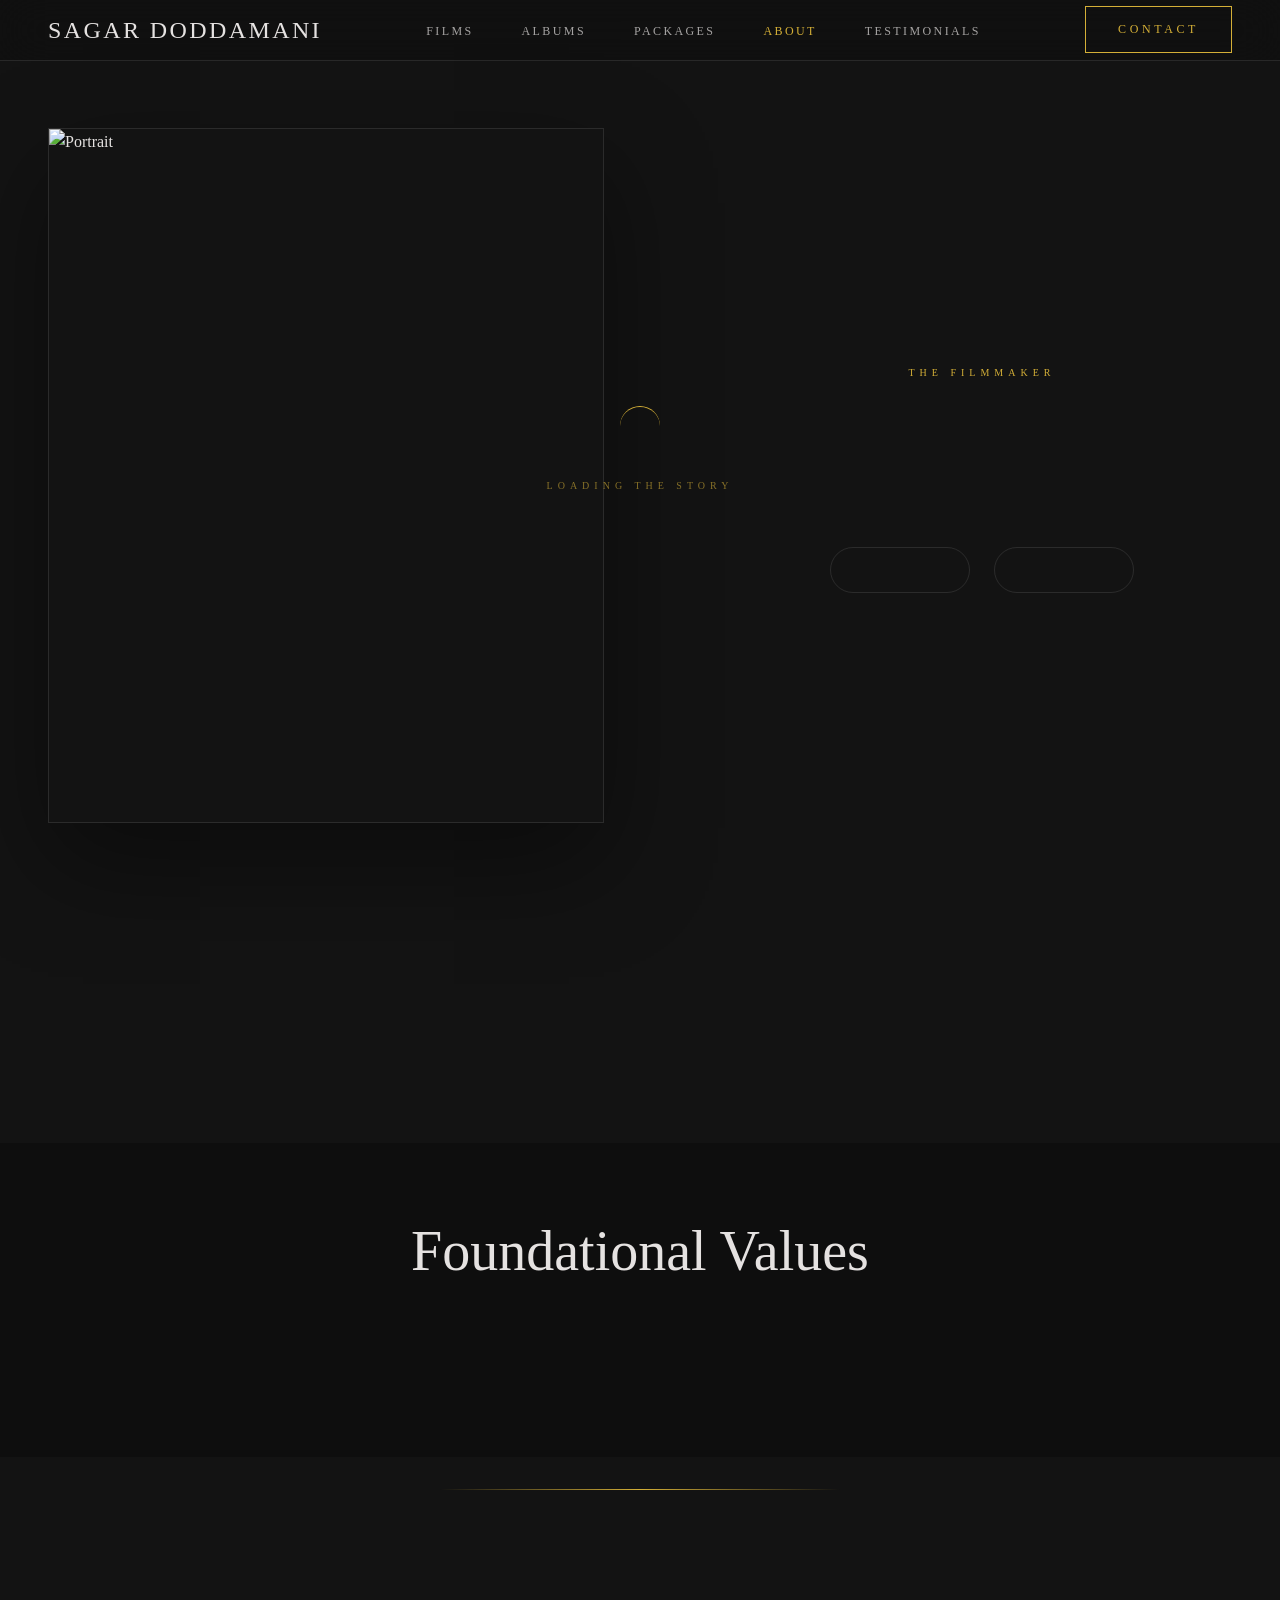
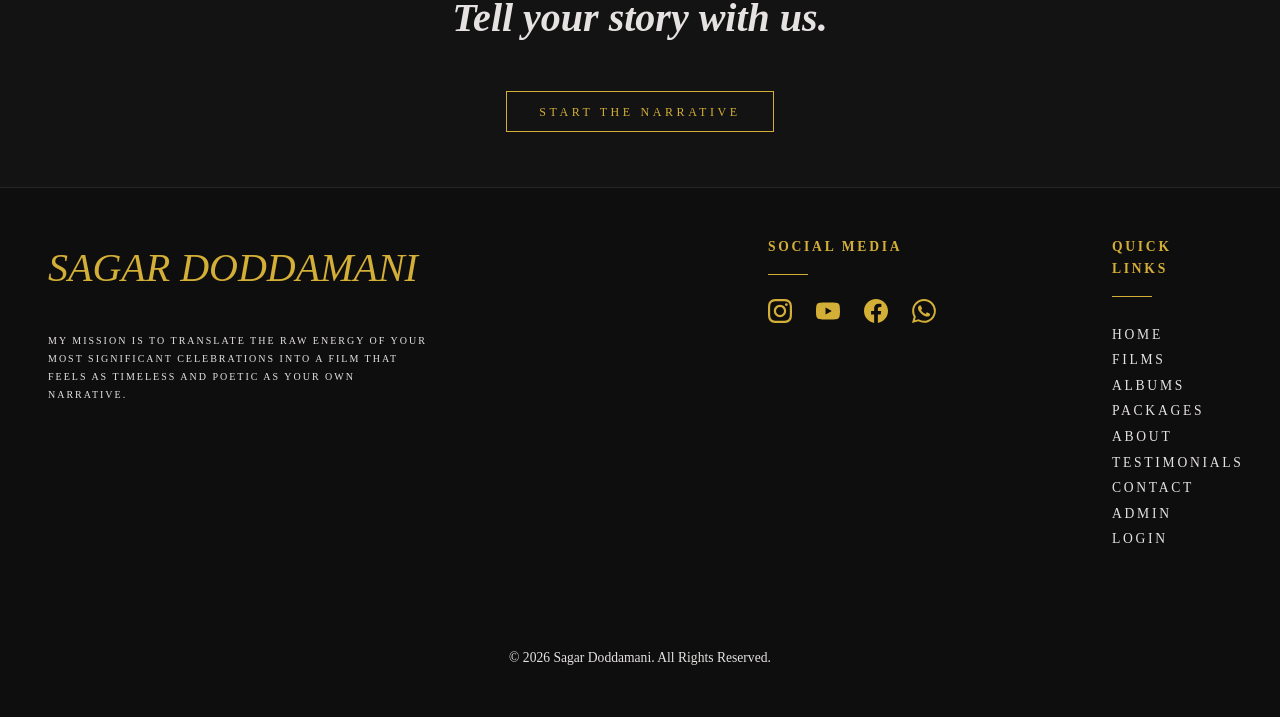
==== commit a82b6d9d: "feat: Implement dynamic content management with Supabase, add admin and login pages, and introduce n" ====
--- a/about.html
+++ b/about.html
@@ -5,6 +5,7 @@
     <meta charset="UTF-8">
     <meta name="viewport" content="width=device-width, initial-scale=1.0">
     <title>About | Sagar Doddamani</title>
+    <link rel="icon" type="image/png" href="assets/sagar_doddamani_logo.png">
     <link rel="preconnect" href="https://fonts.googleapis.com">
     <link rel="preconnect" href="https://fonts.gstatic.com" crossorigin>
     <link
@@ -78,7 +79,7 @@
             .bio-item:nth-child(even) {
                 flex-direction: column;
                 gap: 4rem;
-                margin-bottom: 8rem;
+                margin-bottom: 4rem;
             }
 
             .bio-image,
@@ -88,8 +89,58 @@
             }
 
             .manifesto-section {
-                padding: 6rem 5%;
+                padding: 0 5% 4rem;
             }
+        }
+
+        /* Loading Indicator */
+        .loader-container {
+            position: fixed;
+            top: 0;
+            left: 0;
+            width: 100%;
+            height: 100%;
+            background: var(--color-background);
+            display: flex;
+            flex-direction: column;
+            align-items: center;
+            justify-content: center;
+            z-index: 1000;
+            transition: opacity 0.8s ease, visibility 0.8s;
+        }
+
+        .loader-container.fade-out {
+            opacity: 0;
+            visibility: hidden;
+        }
+
+        .loader-gold {
+            width: 40px;
+            height: 40px;
+            border: 1px solid var(--color-primary-low);
+            border-top: 1px solid var(--color-primary);
+            border-radius: 50%;
+            animation: spin 1s linear infinite;
+        }
+
+        @keyframes spin {
+            0% { transform: rotate(0deg); }
+            100% { transform: rotate(360deg); }
+        }
+
+        .loader-text {
+            margin-top: 2rem;
+            font-size: 10px;
+            letter-spacing: 0.5em;
+            text-transform: uppercase;
+            color: var(--color-primary);
+            opacity: 0.6;
+            animation: pulse 2s ease-in-out infinite;
+        }
+
+        @keyframes pulse {
+            0%, 100% { opacity: 0.3; }
+            50% { opacity: 0.8; }
         }
     </style>
 </head>
@@ -126,35 +177,37 @@
         <a href="testimonials.html">Testimonials</a>
         <a href="contact.html">Contact</a>
     </div>
-    <main class="pt-32">
+    <!-- Page Loader -->
+    <div id="aboutLoader" class="loader-container">
+        <div class="loader-gold"></div>
+        <div class="loader-text">Loading the Story</div>
+    </div>
+
+    <main class="pt-32 opacity-0 transition-opacity duration-1000" id="aboutHeroMain">
         <div class="px-12 max-w-7xl mx-auto">
             <!-- Narrative 01: Filmmaker -->
-            <div class="bio-item fade-in">
+            <div class="bio-item">
                 <div class="bio-image box-shadow-premium">
-                    <img src="assets/sagar_portrait.png" alt="Sagar Doddamani Portrait"
+                    <img id="aboutPortrait" src="" alt="Portrait"
                         class="w-full h-full object-cover">
                 </div>
                 <div class="bio-content text-center">
                     <span class="text-primary text-[10px] uppercase tracking-[0.5em] mb-8 block font-medium">The Filmmaker</span>
                     <h2 class="brand-headline text-6xl lg:text-7xl mb-12 leading-[0.9] text-center w-full">
-                        Sagar <br>
-                        <span class="text-primary italic font-light opacity-90 text-5xl lg:text-6xl block">Doddamani</span>
+                        <span id="aboutNameText"></span> <br>
+                        <span id="aboutSubNameText" class="text-primary italic font-light opacity-90 text-5xl lg:text-6xl block"></span>
                     </h2>
-                    <div class="philosophy-text space-y-10 text-sm lg:text-base opacity-60 leading-relaxed font-light max-w-lg mx-auto text-center">
-                        <p>
-                            Every film is hand-crafted in our studio, ensuring that the final narrative is an honest
-                            reflection of your connection. We work with a limited number of couples each year to maintain
-                            this level of artisanal focus.
-                        </p>
+                    <div id="aboutBioText" class="philosophy-text space-y-10 text-sm lg:text-base opacity-60 leading-relaxed font-light max-w-lg mx-auto text-center">
+                        <!-- Bio will load here -->
                     </div>
                     <div class="flex flex-wrap justify-center gap-6 mt-12">
                         <div class="stat-btn">
-                            <span class="stat-number">10+</span>
-                            <span class="stat-label">Years</span>
+                            <span id="aboutStat1ValText" class="stat-number"></span>
+                            <span id="aboutStat1LabelText" class="stat-label"></span>
                         </div>
                         <div class="stat-btn">
-                            <span class="stat-number">500+</span>
-                            <span class="stat-label">Projects</span>
+                            <span id="aboutStat2ValText" class="stat-number"></span>
+                            <span id="aboutStat2LabelText" class="stat-label"></span>
                         </div>
                     </div>
                 </div>
@@ -164,8 +217,8 @@
         <!-- Manifesto Section -->
         <section class="manifesto-section">
             <div class="max-w-4xl mx-auto">
-                <p class="manifesto-quote font-serif italic fade-in">
-                    "Art is not what I see. <br> It is what I make others <span class="text-primary">feel.</span>"
+                <p id="aboutManifestoText" class="manifesto-quote font-serif italic">
+                    <!-- Manifesto will load here -->
                 </p>
             </div>
         </section>
@@ -174,23 +227,8 @@
         <section class="py-32 px-12 bg-surface-lowest">
             <div class="max-w-7xl mx-auto">
                 <h2 class="text-5xl text-center mb-24 font-normal fade-in">Foundational Values</h2>
-                <div class="grid grid-cols-1 md:grid-cols-3 gap-8">
-                    <div class="collection-card fade-in">
-                        <h4>Artistry</h4>
-                        <p class="description">We lean into the timeless, using light and shadow to create a visual
-                            legacy that transcends current trends.</p>
-                    </div>
-                    <div class="collection-card featured fade-in delay-1">
-                        <div class="featured-badge">Core Intent</div>
-                        <h4>Creativity</h4>
-                        <p class="description">Capturing raw emotions without staging. We believe the most beautiful
-                            moments are the ones you didn't know happened.</p>
-                    </div>
-                    <div class="collection-card fade-in delay-2">
-                        <h4>Impact</h4>
-                        <p class="description">Creating a portal back to the soul of your celebration, ensuring your
-                            story is felt by generations to come.</p>
-                    </div>
+                <div id="aboutValuesGrid" class="grid grid-cols-1 md:grid-cols-3 gap-8">
+                    <!-- Dynamic Values Will Load Here -->
                 </div>
             </div>
         </section>
@@ -276,6 +314,9 @@
                         <li><a href="contact.html"
                                 class="text-sm uppercase tracking-widest transition-colors">Contact</a>
                         </li>
+                        <li><a href="login.html"
+                                class="text-sm uppercase tracking-widest transition-colors">Admin Login</a>
+                        </li>
                     </ul>
                 </div>
             </div>
@@ -285,6 +326,8 @@
         </div>
     </footer>
 
+    <script src="https://cdn.jsdelivr.net/npm/@supabase/supabase-js@2"></script>
+    <script src="js/about-handler.js"></script>
     <script src="js/animations.js"></script>
 </body>
 
--- a/css/components.css
+++ b/css/components.css
@@ -257,9 +257,22 @@
 }
 
 .collection-card h4 {
-    font-size: 2rem;
-    margin-bottom: 2rem;
-    font-weight: 400;
+    font-size: 0.9rem;
+    margin-bottom: 2.5rem;
+    font-weight: 500;
+    text-transform: uppercase;
+    letter-spacing: 0.4em;
+    border: 1px solid rgba(255, 255, 255, 0.15);
+    padding: 0.8rem 2.5rem;
+    display: inline-block;
+    color: rgba(255, 255, 255, 0.85);
+    transition: all 0.4s ease;
+}
+
+.collection-card:hover h4 {
+    border-color: rgba(255, 255, 255, 0.4);
+    background: rgba(255, 255, 255, 0.05);
+    color: #fff;
 }
 
 .collection-card .label {
@@ -400,6 +413,74 @@
         padding: 0.4rem 1rem !important;
         top: 0 !important;
     }
+}
+
+/* Testimonial Card */
+.testimonial-card-dribbble {
+    background: rgba(255, 255, 255, 0.03);
+    border: 1px solid rgba(255, 255, 255, 0.05);
+    backdrop-filter: blur(10px);
+    border-radius: 32px;
+    padding: 2.5rem;
+    display: flex;
+    flex-direction: column;
+    gap: 2rem;
+    transition: all 0.4s cubic-bezier(0.165, 0.84, 0.44, 1);
+}
+
+.testimonial-card-dribbble:hover {
+    transform: translateY(-8px) scale(1.02);
+    background: rgba(255, 255, 255, 0.08);
+    border-color: var(--color-primary);
+}
+
+.card-quote-icon {
+    color: var(--color-primary);
+    font-size: 3rem;
+    line-height: 1;
+    opacity: 0.4;
+}
+
+.card-body-text {
+    font-size: 1.1rem;
+    line-height: 1.6;
+    color: rgba(255, 255, 255, 0.7);
+    font-weight: 300;
+    flex-grow: 1;
+}
+
+.card-footer {
+    display: flex;
+    align-items: center;
+    gap: 1rem;
+}
+
+.author-avatar {
+    width: 48px;
+    height: 48px;
+    border-radius: 50%;
+    background: rgba(255, 255, 255, 0.05);
+    display: flex;
+    align-items: center;
+    justify-content: center;
+    color: rgba(255, 255, 255, 0.2);
+    border: 1px solid rgba(255, 255, 255, 0.05);
+}
+
+.author-info {
+    display: flex;
+    flex-direction: column;
+}
+
+.author-name-bold {
+    font-weight: 600;
+    font-size: 0.9rem;
+    color: #fff;
+}
+
+.author-title-sub {
+    font-size: 0.8rem;
+    color: #777;
 }
 
 /* Targeted padding reduction for mobile packages section */
@@ -562,3 +643,47 @@
     opacity: 0.4;
     margin-top: 0.4rem;
 }
+
+/* Loading Spinner */
+.loader-container {
+    display: none;
+    flex-direction: column;
+    align-items: center;
+    justify-content: center;
+    padding: 10rem 0;
+    width: 100%;
+}
+
+.loader-container.active {
+    display: flex;
+}
+
+.loader {
+    width: 48px;
+    height: 48px;
+    border: 2px solid var(--color-primary);
+    border-bottom-color: transparent;
+    border-radius: 50%;
+    display: inline-block;
+    box-sizing: border-box;
+    animation: rotation 1s linear infinite;
+    margin-bottom: 1.5rem;
+}
+
+.loader-text {
+    font-size: 0.75rem;
+    letter-spacing: 0.3em;
+    text-transform: uppercase;
+    color: var(--color-primary);
+    opacity: 0.7;
+}
+
+@keyframes rotation {
+    0% {
+        transform: rotate(0deg);
+    }
+    100% {
+        transform: rotate(360deg);
+    }
+}
+
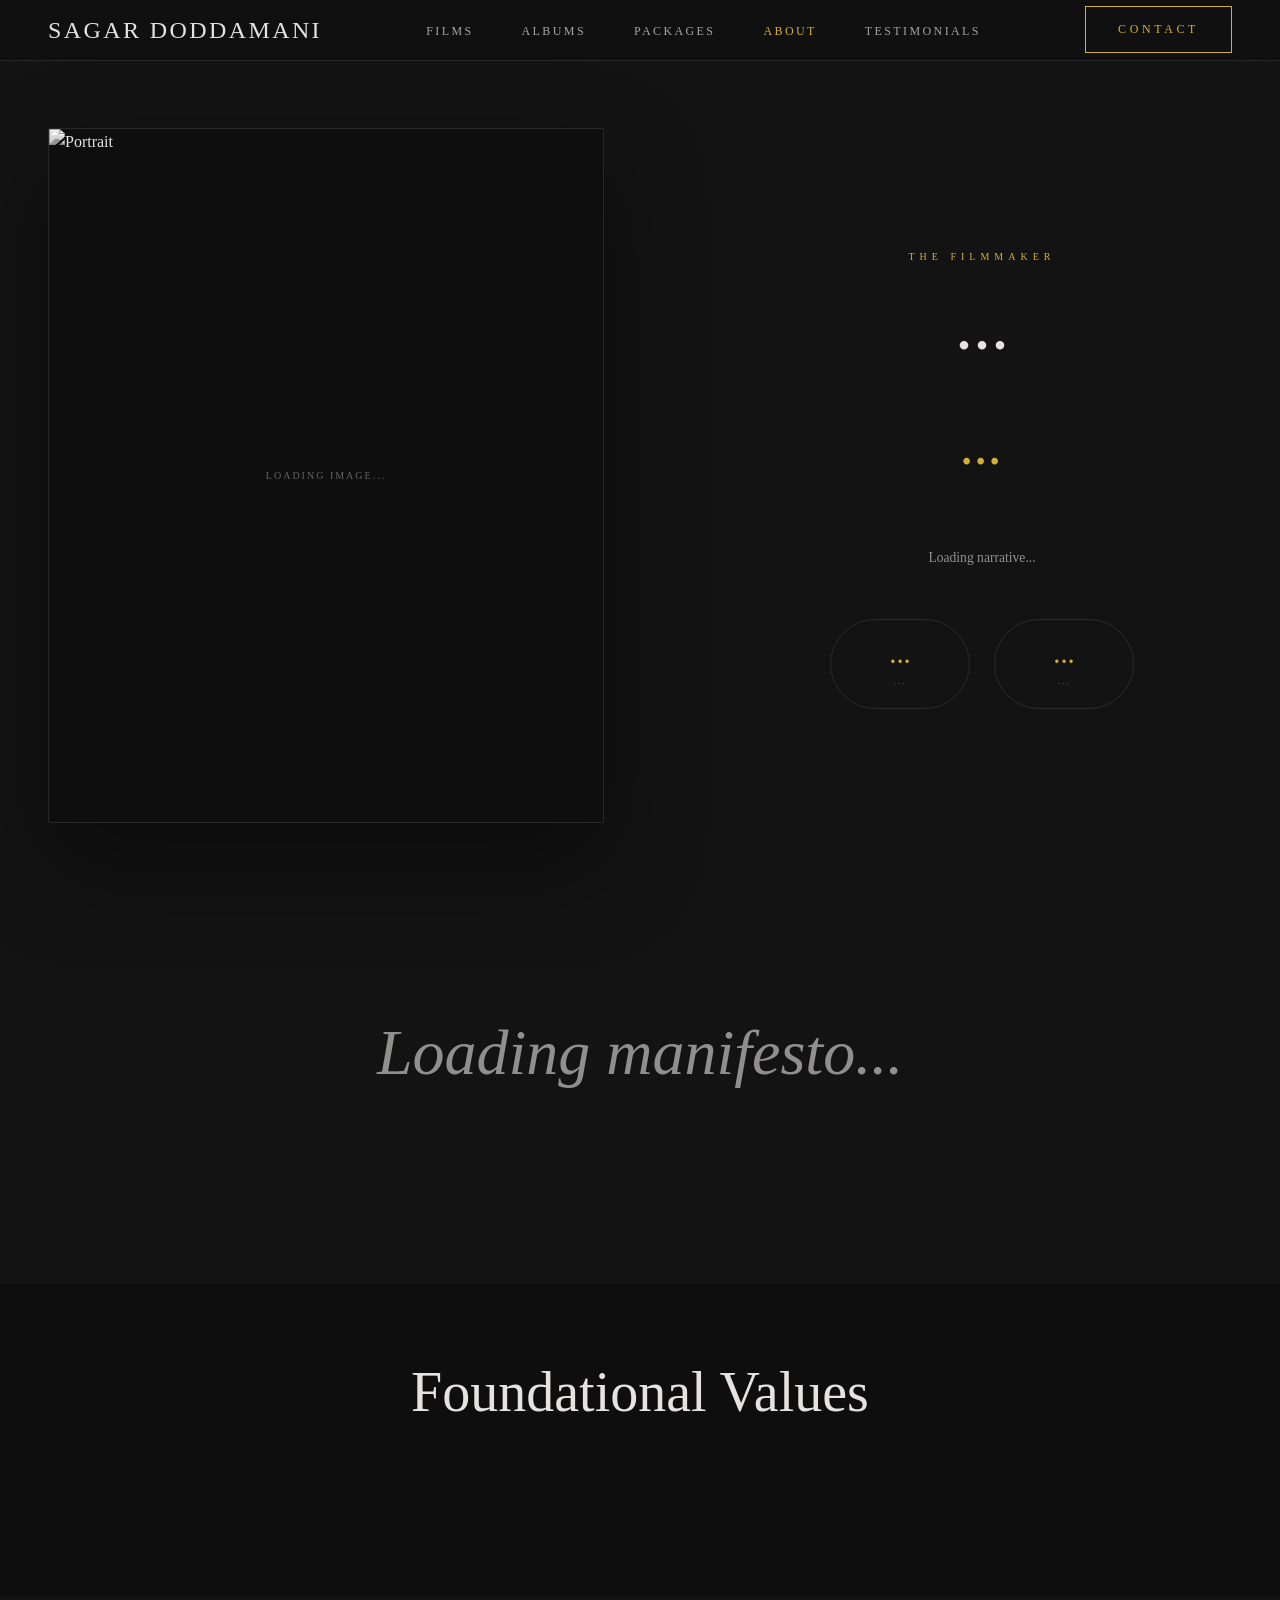
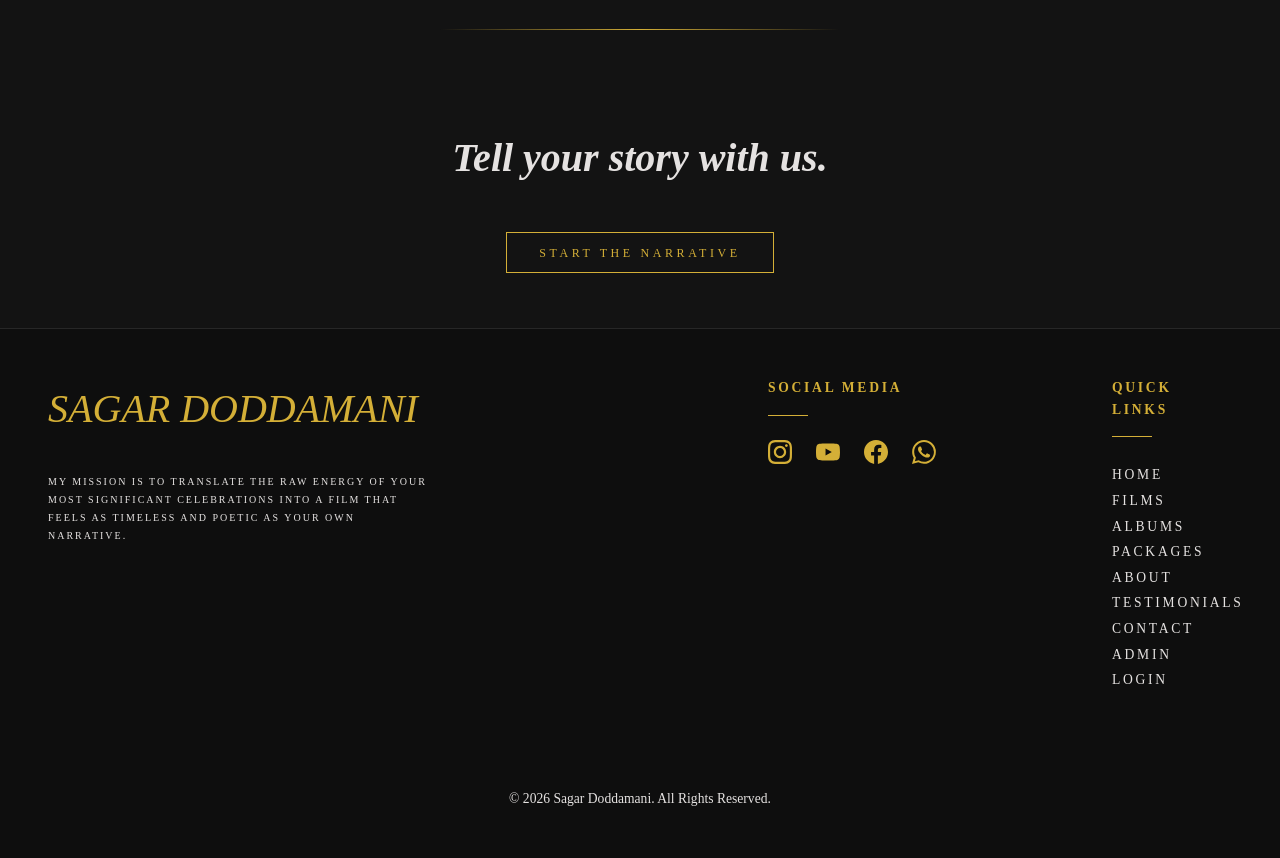
==== commit aa724f15: "feat: Introduce admin dashboard for film and enquiry management, and add modular JavaScript for home" ====
--- a/about.html
+++ b/about.html
@@ -177,37 +177,34 @@
         <a href="testimonials.html">Testimonials</a>
         <a href="contact.html">Contact</a>
     </div>
-    <!-- Page Loader -->
-    <div id="aboutLoader" class="loader-container">
-        <div class="loader-gold"></div>
-        <div class="loader-text">Loading the Story</div>
-    </div>
-
-    <main class="pt-32 opacity-0 transition-opacity duration-1000" id="aboutHeroMain">
+    <main class="pt-32" id="aboutHeroMain">
         <div class="px-12 max-w-7xl mx-auto">
             <!-- Narrative 01: Filmmaker -->
             <div class="bio-item">
-                <div class="bio-image box-shadow-premium">
-                    <img id="aboutPortrait" src="" alt="Portrait"
-                        class="w-full h-full object-cover">
+                <div class="bio-image box-shadow-premium relative bg-surface-lowest">
+                    <!-- Loading State -->
+                    <div id="aboutImageLoader" class="absolute inset-0 flex items-center justify-center opacity-40 uppercase tracking-widest text-[10px] z-10 transition-opacity duration-500">
+                        Loading Image...
+                    </div>
+                    <img id="aboutPortrait" src="" alt="Portrait" class="w-full h-full object-cover relative z-20 opacity-0 transition-opacity duration-1000" onload="this.style.opacity='1'; document.getElementById('aboutImageLoader').style.opacity='0';">
                 </div>
                 <div class="bio-content text-center">
                     <span class="text-primary text-[10px] uppercase tracking-[0.5em] mb-8 block font-medium">The Filmmaker</span>
                     <h2 class="brand-headline text-6xl lg:text-7xl mb-12 leading-[0.9] text-center w-full">
-                        <span id="aboutNameText"></span> <br>
-                        <span id="aboutSubNameText" class="text-primary italic font-light opacity-90 text-5xl lg:text-6xl block"></span>
+                        <span id="aboutNameText">...</span> <br>
+                        <span id="aboutSubNameText" class="text-primary italic font-light opacity-90 text-5xl lg:text-6xl block">...</span>
                     </h2>
                     <div id="aboutBioText" class="philosophy-text space-y-10 text-sm lg:text-base opacity-60 leading-relaxed font-light max-w-lg mx-auto text-center">
-                        <!-- Bio will load here -->
+                        <p>Loading narrative...</p>
                     </div>
                     <div class="flex flex-wrap justify-center gap-6 mt-12">
                         <div class="stat-btn">
-                            <span id="aboutStat1ValText" class="stat-number"></span>
-                            <span id="aboutStat1LabelText" class="stat-label"></span>
+                            <span id="aboutStat1ValText" class="stat-number">...</span>
+                            <span id="aboutStat1LabelText" class="stat-label">...</span>
                         </div>
                         <div class="stat-btn">
-                            <span id="aboutStat2ValText" class="stat-number"></span>
-                            <span id="aboutStat2LabelText" class="stat-label"></span>
+                            <span id="aboutStat2ValText" class="stat-number">...</span>
+                            <span id="aboutStat2LabelText" class="stat-label">...</span>
                         </div>
                     </div>
                 </div>
@@ -217,8 +214,8 @@
         <!-- Manifesto Section -->
         <section class="manifesto-section">
             <div class="max-w-4xl mx-auto">
-                <p id="aboutManifestoText" class="manifesto-quote font-serif italic">
-                    <!-- Manifesto will load here -->
+                <p id="aboutManifestoText" class="manifesto-quote font-serif italic opacity-60 text-lg">
+                    Loading manifesto...
                 </p>
             </div>
         </section>
--- a/css/components.css
+++ b/css/components.css
@@ -687,3 +687,63 @@
     }
 }
 
+
+/* Biography & Profile Sections (Staggered Bio) */
+.bio-item {
+    display: flex;
+    align-items: center;
+    gap: 8rem;
+    margin-bottom: 12rem;
+    width: 100%;
+}
+
+.bio-item:nth-child(even) {
+    flex-direction: row-reverse;
+}
+
+.bio-image {
+    width: 60%;
+    aspect-ratio: 4/5;
+    overflow: hidden;
+    border: 1px solid var(--color-outline);
+    background: var(--color-surface-low);
+    box-shadow: 0 40px 100px rgba(0, 0, 0, 0.4);
+    position: relative;
+    border-radius: 2px;
+}
+
+.bio-image img {
+    width: 100%;
+    height: 100%;
+    object-fit: cover;
+    filter: grayscale(1);
+    transition: all 1.2s cubic-bezier(0.4, 0, 0.2, 1);
+}
+
+.bio-item:hover .bio-image img {
+    filter: grayscale(0);
+    transform: scale(1.05);
+}
+
+.bio-content {
+    width: 40%;
+    max-width: 500px;
+}
+
+@media (max-width: 1024px) {
+    .bio-item {
+        flex-direction: column !important;
+        gap: 4rem;
+        margin-bottom: 8rem;
+    }
+
+    .bio-image, .bio-content {
+        width: 100%;
+        max-width: none;
+    }
+    
+    .bio-content {
+        text-align: center;
+        padding: 0 2rem;
+    }
+}
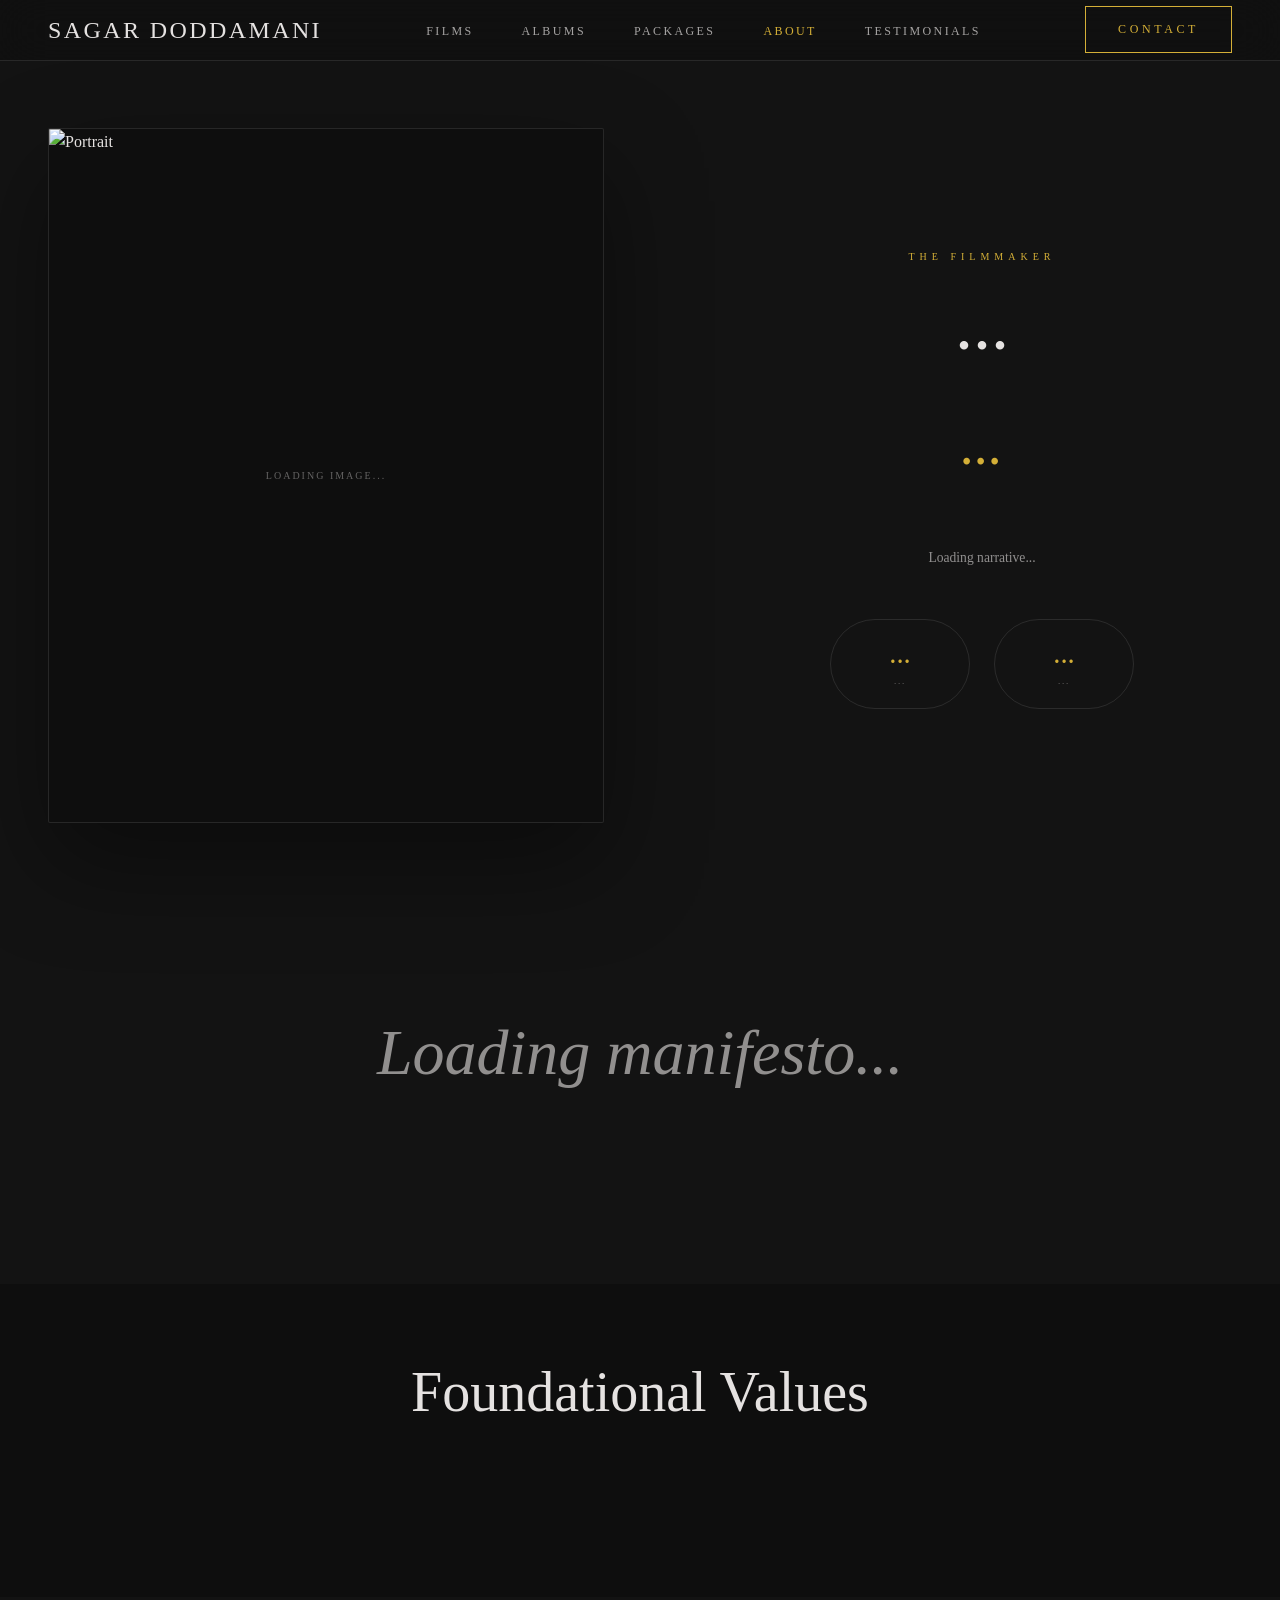
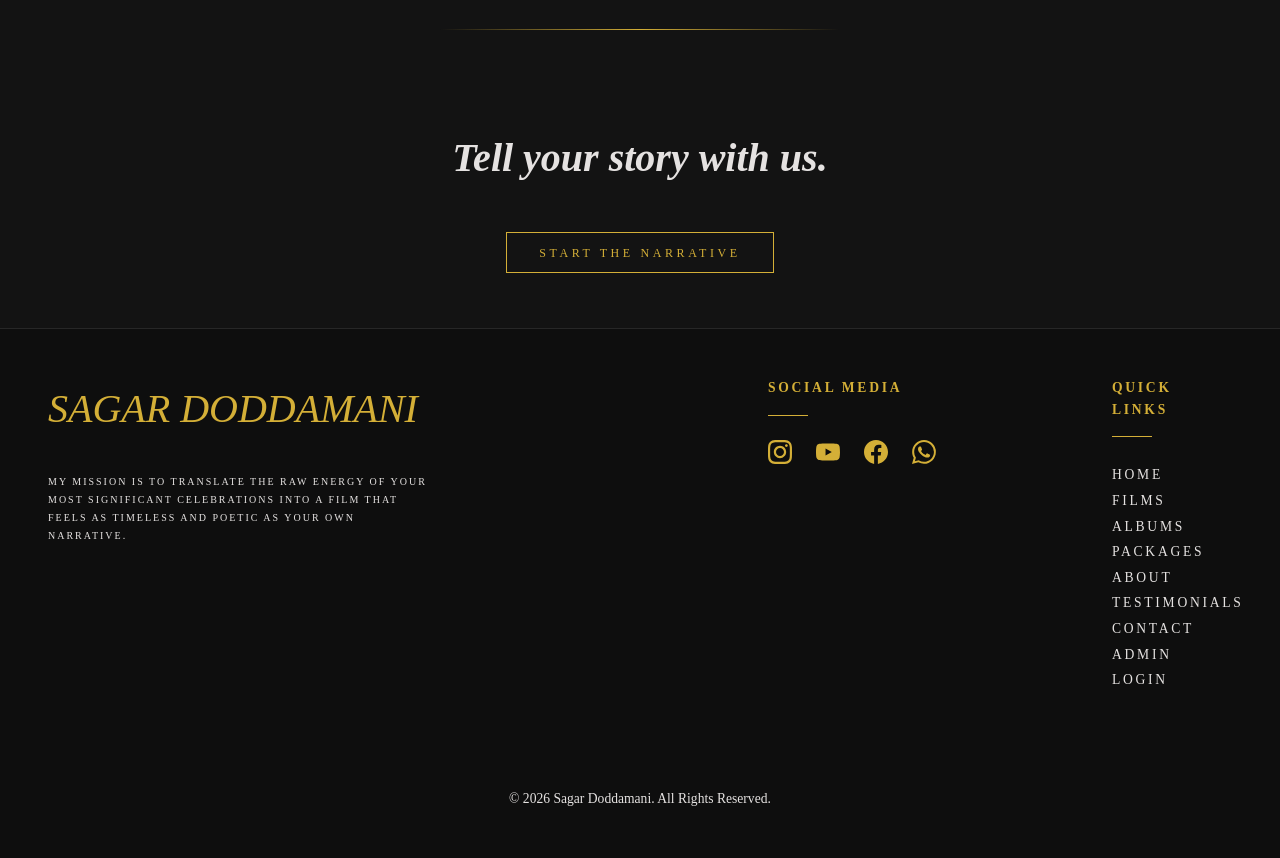
==== commit 657cf1f3: "feat: Implement Supabase content management for home/about and testimonials, add new UI components a" ====
--- a/about.html
+++ b/about.html
@@ -71,6 +71,24 @@
         }
 
         @media (max-width: 768px) {
+            body {
+                overflow-x: hidden;
+            }
+
+            main {
+                padding-top: 6rem !important;
+            }
+
+            .px-12 {
+                padding-left: 1.5rem !important;
+                padding-right: 1.5rem !important;
+            }
+
+            .py-32 {
+                padding-top: 5rem !important;
+                padding-bottom: 5rem !important;
+            }
+
             .split-hero {
                 min-height: auto;
             }
@@ -78,18 +96,62 @@
             .bio-item,
             .bio-item:nth-child(even) {
                 flex-direction: column;
-                gap: 4rem;
-                margin-bottom: 4rem;
-            }
-
-            .bio-image,
+                gap: 3rem;
+                margin-bottom: 6rem;
+                text-align: center;
+            }
+
+            .bio-image {
+                width: 100%;
+                max-width: 100%;
+                margin: 0 auto;
+            }
+
             .bio-content {
                 width: 100%;
-                max-width: none;
+                max-width: 100%;
+                padding: 0;
+            }
+
+            .bio-content h2 {
+                font-size: 3rem !important;
+                margin-bottom: 1.5rem !important;
+            }
+
+            #aboutSubNameText {
+                font-size: 2rem !important;
+            }
+
+            .philosophy-text {
+                font-size: 0.9rem !important;
+                line-height: 1.6;
+                padding: 0 0.5rem;
             }
 
             .manifesto-section {
-                padding: 0 5% 4rem;
+                padding: 4rem 1.5rem;
+            }
+
+            .manifesto-quote {
+                font-size: 1.5rem !important;
+                line-height: 1.4;
+            }
+
+            section h2.text-5xl {
+                font-size: 2.2rem !important;
+                margin-bottom: 3rem !important;
+            }
+            
+            section h2.text-4xl {
+                font-size: 2rem !important;
+            }
+
+            .stat-btn {
+                padding: 1.5rem !important;
+            }
+
+            .stat-number {
+                font-size: 2.5rem !important;
             }
         }
 
--- a/css/main.css
+++ b/css/main.css
@@ -610,7 +610,33 @@
     .md\:grid-cols-12 {
         grid-template-columns: repeat(12, minmax(0, 1fr));
     }
-
+}
+
+/* Responsive Overrides to Fix Horizontal Overflow */
+@media (max-width: 768px) {
+    .px-16 {
+        padding-left: 1.5rem !important;
+        padding-right: 1.5rem !important;
+    }
+
+    .section-divider-gold {
+        max-width: 90% !important;
+        width: 90% !important;
+    }
+
+    .brand-headline {
+        font-size: 2.2rem !important;
+        letter-spacing: 0.1em !important;
+        white-space: normal !important;
+    }
+
+    .brand-tagline {
+        font-size: 0.6rem !important;
+        letter-spacing: 0.3em !important;
+    }
+}
+
+@media (min-width: 768px) {
     .md\:col-span-2 {
         grid-column: span 2 / span 2;
     }
@@ -673,8 +699,8 @@
 
 @media (max-width: 768px) {
     .px-12 {
-        padding-left: 1.5rem;
-        padding-right: 1.5rem;
+        padding-left: 1rem !important;
+        padding-right: 1rem !important;
     }
 
     .py-24 {
@@ -696,8 +722,9 @@
     }
 
     .logo {
-        font-size: 1.2rem !important;
-        width: min-content;
+        font-size: 1rem !important;
+        width: auto !important;
+        white-space: nowrap !important;
     }
 }
 
--- a/css/components.css
+++ b/css/components.css
@@ -36,8 +36,8 @@
 
 @media (max-width: 480px) {
     .logo {
-        font-size: 1.1rem; /* Smaller font on very narrow screens */
-        letter-spacing: 0.05em;
+        font-size: 0.9rem; /* Smaller font on very narrow screens */
+        letter-spacing: 0.02em;
     }
 }
 
@@ -351,6 +351,32 @@
     }
 }
 
+@media (max-width: 768px) {
+    .bio-item {
+        grid-template-columns: 1fr;
+        gap: 6rem;
+        text-align: center; /* Centering for Tablet/Mobile */
+    }
+
+    .bio-stats-container {
+        justify-content: center;
+        gap: 1rem !important;
+    }
+
+    .stat-btn {
+        padding: 0.8rem 1.5rem !important;
+        min-width: 110px !important;
+    }
+
+    .stat-btn .stat-number {
+        font-size: 1.4rem !important;
+    }
+
+    .stat-btn .stat-label {
+        font-size: 8px !important;
+    }
+}
+
 .hero-actions {
     margin-top: 4.5rem;
     position: relative;
@@ -412,6 +438,13 @@
         font-size: 0.6rem !important;
         padding: 0.4rem 1rem !important;
         top: 0 !important;
+    }
+
+    .collection-card h4 {
+        padding: 0.6rem 1rem !important;
+        font-size: 0.8rem !important;
+        letter-spacing: 0.2em !important;
+        margin-bottom: 2rem !important;
     }
 }
 
@@ -426,6 +459,7 @@
     flex-direction: column;
     gap: 2rem;
     transition: all 0.4s cubic-bezier(0.165, 0.84, 0.44, 1);
+    height: 100%;
 }
 
 .testimonial-card-dribbble:hover {
@@ -481,6 +515,30 @@
 .author-title-sub {
     font-size: 0.8rem;
     color: #777;
+}
+
+/* Mobile grid height and spacing adjustment */
+@media (max-width: 768px) {
+    .testimonial-card-dribbble {
+        padding: 1.25rem !important;
+        gap: 1rem !important;
+        border-radius: 16px !important;
+    }
+    .testimonial-card-dribbble .card-quote-icon {
+        font-size: 2rem !important;
+    }
+    .testimonial-card-dribbble .card-body-text {
+        font-size: 0.8rem !important;
+        line-height: 1.4 !important;
+        margin-bottom: 1rem !important;
+    }
+    .testimonial-card-dribbble .author-avatar {
+        width: 32px !important;
+        height: 32px !important;
+    }
+    .testimonial-card-dribbble .author-name-bold {
+        font-size: 0.75rem !important;
+    }
 }
 
 /* Targeted padding reduction for mobile packages section */
@@ -716,12 +774,10 @@
     width: 100%;
     height: 100%;
     object-fit: cover;
-    filter: grayscale(1);
     transition: all 1.2s cubic-bezier(0.4, 0, 0.2, 1);
 }
 
 .bio-item:hover .bio-image img {
-    filter: grayscale(0);
     transform: scale(1.05);
 }
 
@@ -745,5 +801,13 @@
     .bio-content {
         text-align: center;
         padding: 0 2rem;
-    }
-}
+        display: flex;
+        flex-direction: column;
+        align-items: center;
+    }
+
+    .bio-stats-container {
+        justify-content: center;
+        width: 100%;
+    }
+}
